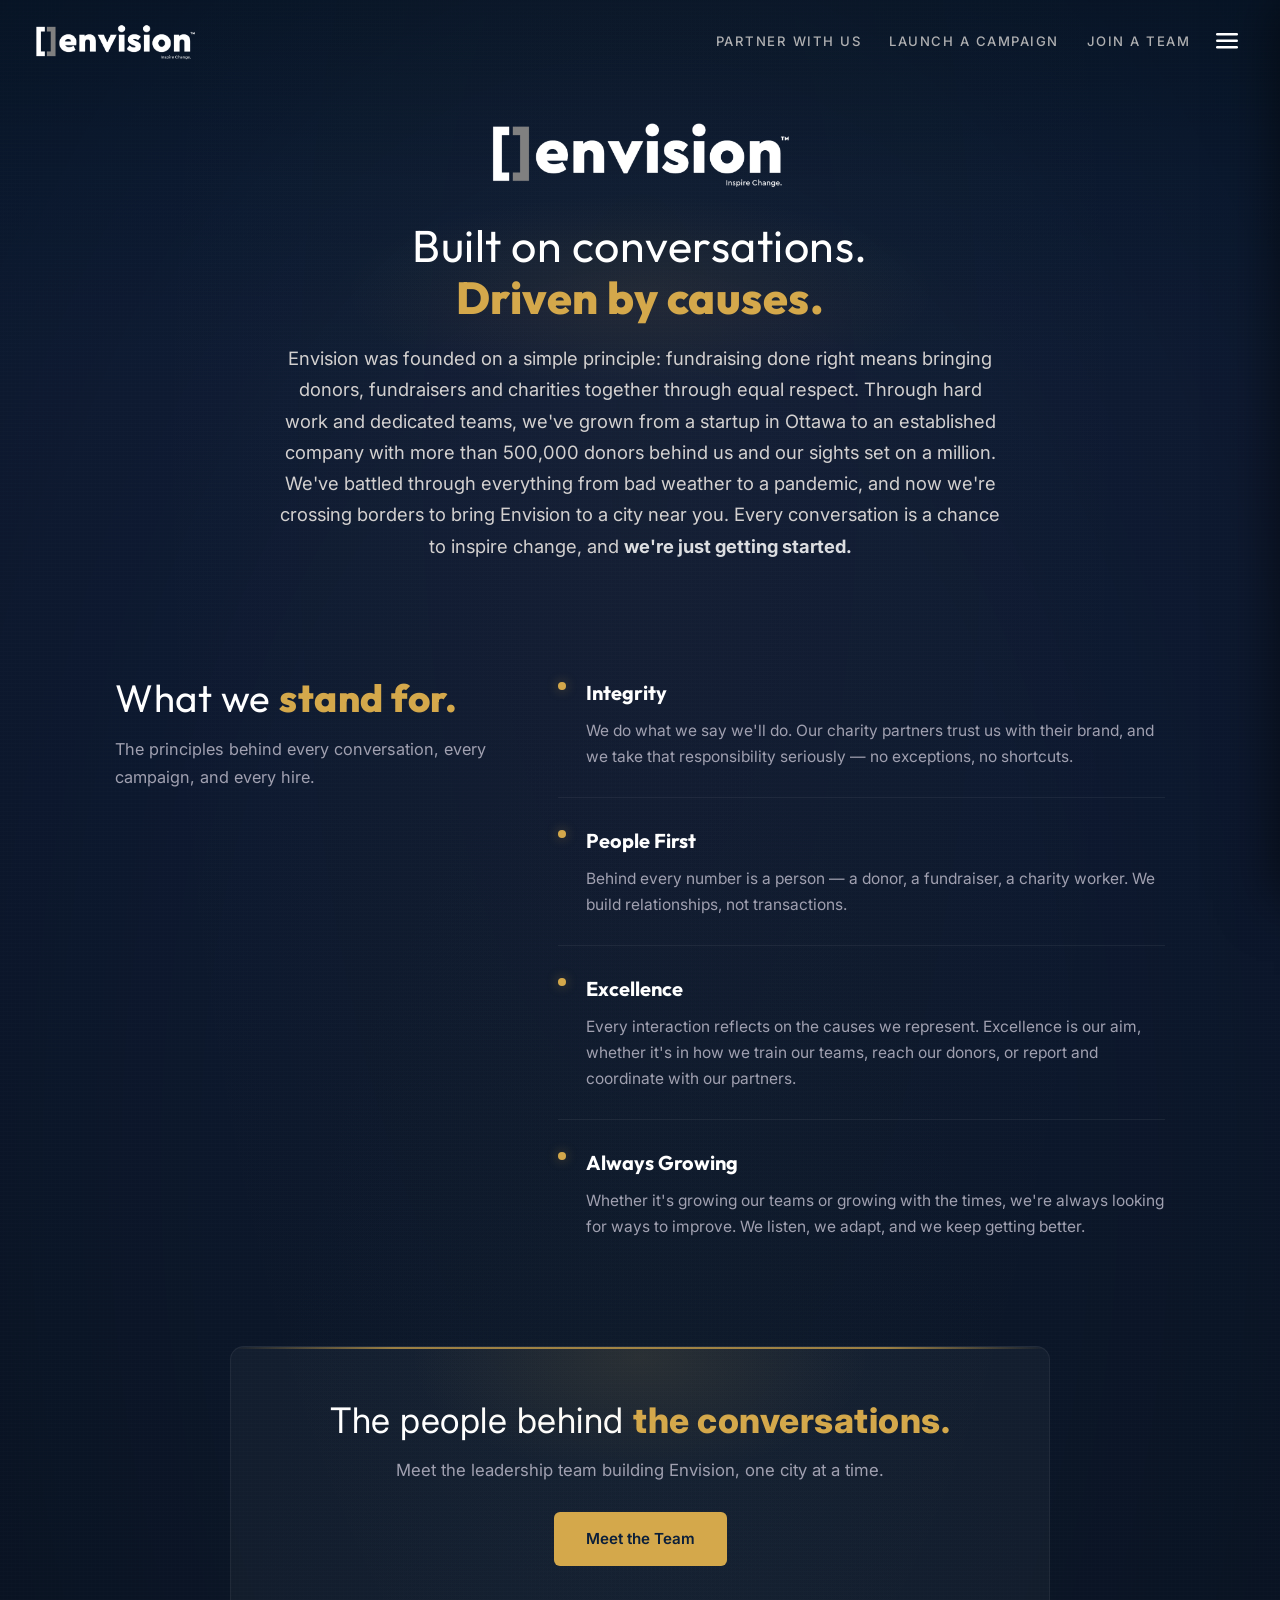
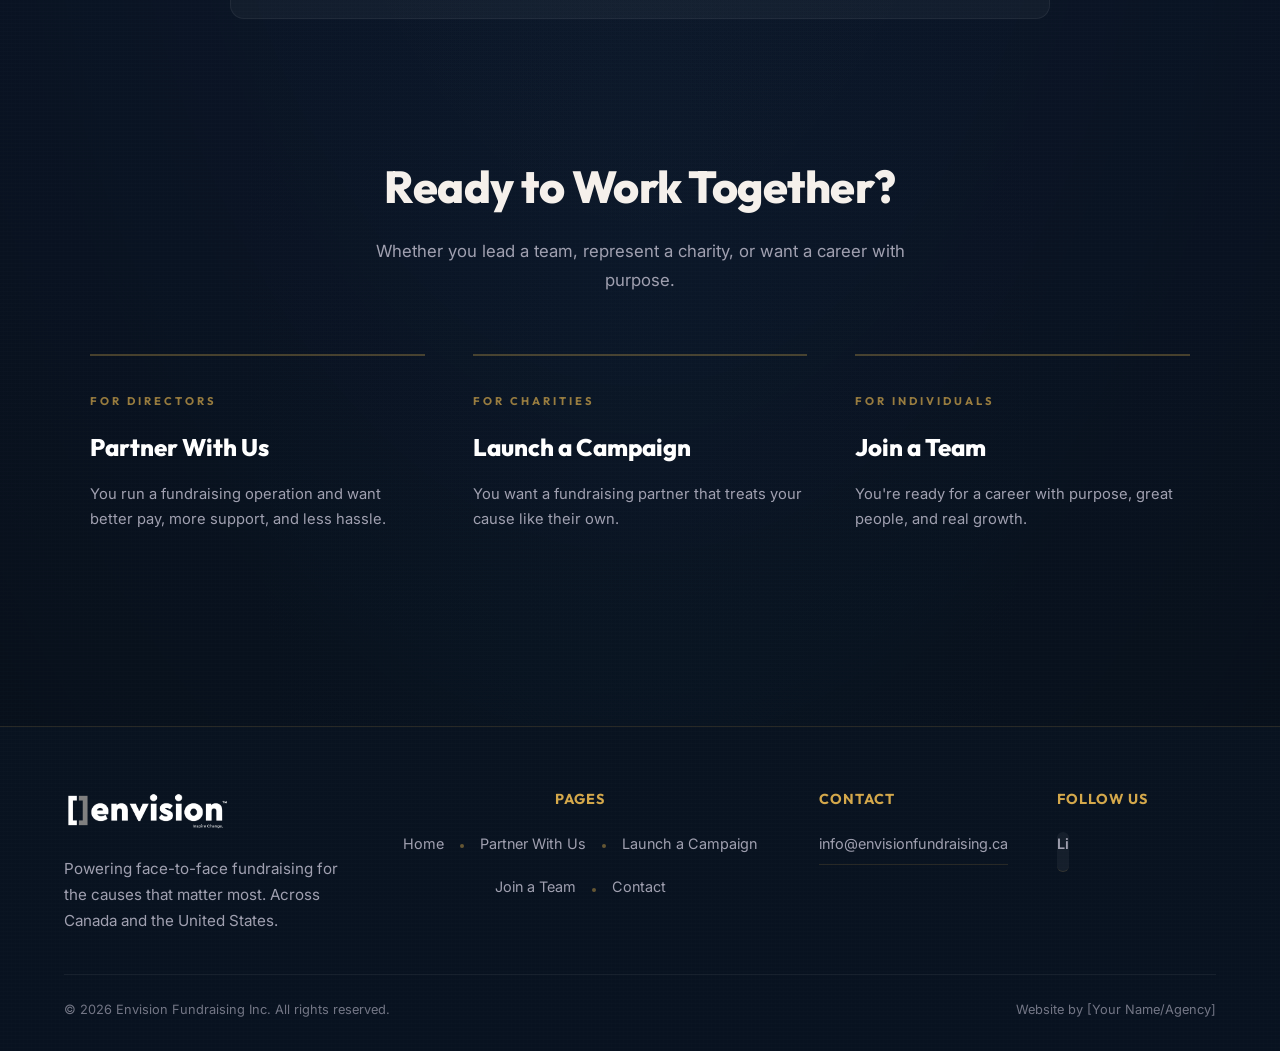
==== about.html @ 2deb20a6 "Join collage: per-photo crop points for four low-framed selfies Reviewed all 39 collage photos at ti" ====
<!DOCTYPE html>
<html lang="en">
<head>
  <meta charset="UTF-8">
  <meta name="viewport" content="width=device-width, initial-scale=1.0">
  <title>About Us — Envision Fundraising Inc.</title>
  <meta name="description" content="Learn about Envision Fundraising — our story, our mission, and why leading charities trust us to power their face-to-face fundraising campaigns across North America.">
  <link rel="stylesheet" href="style.css?v=30">
</head>
<body class="about-page">

  <!-- ========== NAVIGATION ========== -->
  <nav class="site-nav">
    <div class="container nav-inner">
      <a href="index.html" class="nav-logo"><img src="Photos/Envision Logo - Inspire Change.png" alt="Envision Fundraising"></a>
      <ul class="nav-links">
        <li><a href="partner.html">Partner With Us</a></li>
        <li><a href="charities.html">Launch a Campaign</a></li>
        <li><a href="join.html">Join a Team</a></li>
      </ul>
      <button class="menu-toggle" aria-label="Open menu">
        <svg width="22" height="16" viewBox="0 0 22 16" fill="none">
          <rect width="22" height="2.5" rx="1.25" fill="currentColor"/>
          <rect y="6.5" width="22" height="2.5" rx="1.25" fill="currentColor"/>
          <rect y="13" width="22" height="2.5" rx="1.25" fill="currentColor"/>
        </svg>
      </button>
    </div>
  </nav>

  <!-- Dropdown panel -->
  <div class="dropdown-panel">
    <div class="dropdown-panel-inner">
      <a href="about.html">About Us</a>
      <a href="partner.html">Partner With Us</a>
      <a href="charities.html">Launch Your Campaign</a>
      <a href="join.html">Join a Team Near You</a>
      <a href="team.html">Meet the Team</a>
      <a href="contact.html" class="nav-cta">Get In Touch</a>
      <div class="dropdown-socials">
        <a href="https://ca.linkedin.com/company/envision-fundraising" class="social-link" aria-label="LinkedIn" target="_blank" rel="noopener noreferrer">Li</a>
      </div>
      <div class="dropdown-logo" aria-hidden="true"><img src="Photos/Envision Logo - Inspire Change.png" alt=""></div>
    </div>
  </div>

  <!-- ========== CONTENT WRAPPER (overlays span hero + content, no seam) ========== -->
  <div class="about-content-wrapper">

  <!-- ========== PAGE HERO + OUR STORY ========== -->
  <section class="page-hero about-hero">
    <div class="container">
      <img class="about-hero-logo reveal" src="Photos/Envision Logo - Inspire Change.png" alt="Envision Fundraising">
      <h1 class="reveal hero-mixed">Built on conversations. <br><span class="highlight">Driven by causes.</span></h1>
      <p class="reveal">Envision was founded on a simple principle: fundraising done right means bringing donors, fundraisers and charities together through equal respect. Through hard work and dedicated teams, we've grown from a startup in Ottawa to an established company with more than 500,000 donors behind us and our sights set on a million. We've battled through everything from bad weather to a pandemic, and now we're crossing borders to bring Envision to a city near you. Every conversation is a chance to inspire change, and <strong>we're just getting started.</strong></p>
    </div>
  </section>


    <!-- ========== WHAT WE STAND FOR ========== -->
    <section class="about-values reveal">
      <div class="container">
        <div class="about-values-grid">
          <div class="about-values-intro">
            <h2 class="hero-mixed">What we <span class="highlight">stand for.</span></h2>
            <p>The principles behind every conversation, every campaign, and every hire.</p>
          </div>
          <div class="about-values-list">
            <div class="about-value">
              <h3>Integrity</h3>
              <p>We do what we say we'll do. Our charity partners trust us with their brand, and we take that responsibility seriously — no exceptions, no shortcuts.</p>
            </div>
            <div class="about-value">
              <h3>People First</h3>
              <p>Behind every number is a person — a donor, a fundraiser, a charity worker. We build relationships, not transactions.</p>
            </div>
            <div class="about-value">
              <h3>Excellence</h3>
              <p>Every interaction reflects on the causes we represent. Excellence is our aim, whether it's in how we train our teams, reach our donors, or report and coordinate with our partners.</p>
            </div>
            <div class="about-value">
              <h3>Always Growing</h3>
              <p>Whether it's growing our teams or growing with the times, we're always looking for ways to improve. We listen, we adapt, and we keep getting better.</p>
            </div>
          </div>
        </div>
      </div>
    </section>

    <!-- ========== MEET THE TEAM ========== -->
    <section class="charity-final reveal">
      <div class="container">
        <div class="charity-final-card">
          <h2 class="hero-mixed">The people behind <span class="highlight">the conversations.</span></h2>
          <p>Meet the leadership team building Envision, one city at a time.</p>
          <a href="team.html" class="btn btn-gold">Meet the Team</a>
        </div>
      </div>
    </section>

    <!-- ========== CTA SECTION ========== -->
    <section class="paths-section">
      <div class="container">
        <div class="section-heading section-heading--light reveal">
          <h2>Ready to Work <span class="highlight">Together</span>?</h2>
          <p>Whether you lead a team, represent a charity, or want a career with purpose.</p>
        </div>
        <div class="team-cta-row team-cta-row--three reveal-children">
          <a href="partner.html" class="team-cta-block">
            <span class="team-cta-label">For Directors</span>
            <h3>Partner With Us</h3>
            <p>You run a fundraising operation and want better pay, more support, and less hassle.</p>
            <span class="team-cta-arrow">&rarr;</span>
          </a>
          <a href="charities.html" class="team-cta-block">
            <span class="team-cta-label">For Charities</span>
            <h3>Launch a Campaign</h3>
            <p>You want a fundraising partner that treats your cause like their own.</p>
            <span class="team-cta-arrow">&rarr;</span>
          </a>
          <a href="join.html" class="team-cta-block">
            <span class="team-cta-label">For Individuals</span>
            <h3>Join a Team</h3>
            <p>You're ready for a career with purpose, great people, and real growth.</p>
            <span class="team-cta-arrow">&rarr;</span>
          </a>
        </div>
      </div>
    </section>

  </div><!-- /.about-content-wrapper -->

  <!-- ========== FOOTER ========== -->
  <footer class="site-footer">
    <div class="container">
      <div class="footer-inner">
        <div class="footer-brand">
          <a href="index.html" class="nav-logo"><img src="Photos/Envision Logo - Inspire Change.png" alt="Envision Fundraising"></a>
          <p class="footer-tagline">Powering face-to-face fundraising for the causes that matter most. Across Canada and the United States.</p>
        </div>
        <div class="footer-col footer-pages">
          <h4>Pages</h4>
          <div class="footer-pages-row">
            <a href="index.html">Home</a><span class="footer-sep" aria-hidden="true"></span><a href="partner.html">Partner With Us</a><span class="footer-sep" aria-hidden="true"></span><a href="charities.html">Launch a Campaign</a>
          </div>
          <div class="footer-pages-row">
            <a href="join.html">Join a Team</a><span class="footer-sep" aria-hidden="true"></span><a href="contact.html">Contact</a>
          </div>
        </div>
        <div class="footer-col">
          <h4>Contact</h4>
          <a href="mailto:info@envisionfundraising.ca">info@envisionfundraising.ca</a>
        </div>
        <div class="footer-col">
          <h4>Follow Us</h4>
          <div class="social-links">
            <a href="https://ca.linkedin.com/company/envision-fundraising" class="social-link" aria-label="LinkedIn" target="_blank" rel="noopener noreferrer">Li</a>
          </div>
        </div>
      </div>
      <div class="footer-bottom">
        <p>&copy; 2026 Envision Fundraising Inc. All rights reserved.</p>
        <p>Website by [Your Name/Agency]</p>
      </div>
    </div>
  </footer>

  <script src="script.js?v=30"></script>
</body>
</html>
---- style.css ----
/* ============================================
   ENVISION FUNDRAISING INC. — SHARED STYLESHEET
   ============================================ */

/* ---------- GOOGLE FONTS ---------- */
@import url('https://fonts.googleapis.com/css2?family=Inter:wght@400;500;600;700;800;900&family=Outfit:wght@400;500;600;700;800;900&display=swap');

/* ---------- CSS CUSTOM PROPERTIES ---------- */
:root {
  /* Colours */
  --navy:       #0B1F3A;
  --charcoal:   #1C1C2E;
  --off-white:  #F5F0EB;
  --gold:       #D4A84B;
  --gold-hover: #E0BC6A;
  --white:      #FFFFFF;
  --grey-text:  #A0A0B0;
  --dark-card:  #141426;

  /* Typography */
  --font-heading: 'Outfit', sans-serif;
  --font-body:    'Inter', sans-serif;

  /* Spacing */
  --section-pad: 100px 0;
  --container-width: 1200px;

  /* Transitions */
  --transition: 0.3s ease;
}

/* ---------- RESET & BASE ---------- */
*, *::before, *::after {
  margin: 0;
  padding: 0;
  box-sizing: border-box;
}

html {
  scroll-behavior: smooth;
  font-size: 16px;
  overflow-x: hidden;
}

body {
  font-family: var(--font-body);
  color: var(--off-white);
  background: linear-gradient(
    to bottom,
    var(--charcoal) 0%,
    #181830 15%,
    #14142a 30%,
    #111125 50%,
    #0e0e20 70%,
    #0a0a1a 85%,
    #080815 100%
  );
  line-height: 1.7;
  overflow-x: hidden;
  -webkit-font-smoothing: antialiased;
  -moz-osx-font-smoothing: grayscale;
}

img {
  max-width: 100%;
  display: block;
}

a {
  text-decoration: none;
  color: inherit;
}

ul {
  list-style: none;
}

.container {
  width: 90%;
  max-width: var(--container-width);
  margin: 0 auto;
}

/* ---------- TRAVELING GOLD GLOW ---------- */
/* Stationary gold glow behind "How Can We Help You?" heading */
.paths-glow {
  position: relative;
}
.paths-glow::before {
  content: '';
  position: absolute;
  top: 50%;
  left: 50%;
  width: 1000px;
  height: 250px;
  transform: translate(-50%, -50%);
  background: radial-gradient(
    ellipse 50% 45% at 50% 50%,
    rgba(212, 168, 75, 0.17) 0%,
    rgba(212, 168, 75, 0.07) 40%,
    rgba(212, 168, 75, 0.02) 65%,
    transparent 80%
  );
  pointer-events: none;
  z-index: 0;
  mix-blend-mode: screen;
}

/* ---------- SCROLL REVEAL ANIMATIONS ---------- */
.reveal {
  opacity: 0;
  transform: translateY(40px);
  transition: opacity 0.8s ease, transform 0.8s ease;
}

.reveal.visible {
  opacity: 1;
  transform: translateY(0);
}

/* Staggered delays for child items */
.reveal-children > * {
  opacity: 0;
  transform: translateY(30px);
  transition: opacity 0.6s ease, transform 0.6s ease;
}

.reveal-children.visible > *:nth-child(1) { transition-delay: 0.1s; opacity: 1; transform: translateY(0); }
.reveal-children.visible > *:nth-child(2) { transition-delay: 0.2s; opacity: 1; transform: translateY(0); }
.reveal-children.visible > *:nth-child(3) { transition-delay: 0.3s; opacity: 1; transform: translateY(0); }
.reveal-children.visible > *:nth-child(4) { transition-delay: 0.4s; opacity: 1; transform: translateY(0); }
.reveal-children.visible > *:nth-child(5) { transition-delay: 0.5s; opacity: 1; transform: translateY(0); }
.reveal-children.visible > *:nth-child(6) { transition-delay: 0.6s; opacity: 1; transform: translateY(0); }
.reveal-children.visible > *:nth-child(7) { transition-delay: 0.7s; opacity: 1; transform: translateY(0); }
.reveal-children.visible > *:nth-child(8) { transition-delay: 0.8s; opacity: 1; transform: translateY(0); }
.reveal-children.visible > *:nth-child(9) { transition-delay: 0.9s; opacity: 1; transform: translateY(0); }
.reveal-children.visible > *:nth-child(10) { transition-delay: 1.0s; opacity: 1; transform: translateY(0); }
.reveal-children.visible > *:nth-child(11) { transition-delay: 1.1s; opacity: 1; transform: translateY(0); }
.reveal-children.visible > *:nth-child(12) { transition-delay: 1.2s; opacity: 1; transform: translateY(0); }

/* ============================================
   NAVIGATION
   ============================================ */
.site-nav {
  position: fixed;
  top: 0;
  left: 0;
  width: 100%;
  z-index: 1000;
  padding: 18px 0;
  transition: background var(--transition), padding var(--transition), box-shadow var(--transition);
}

.site-nav.scrolled {
  padding: 14px 0 42px;
  /* background set dynamically by JS on all pages */
}

.nav-inner {
  display: flex;
  align-items: center;
  width: 100%;
  max-width: none;
  padding: 0 32px;
  box-sizing: border-box;
}
@media (max-width: 768px) {
  .nav-inner {
    padding: 0 20px;
  }
}

.nav-links {
  display: flex;
  align-items: center;
  gap: 28px;
  margin-left: auto;
  margin-right: 16px;
  transition: transform 0.4s cubic-bezier(0.4, 0, 0.2, 1),
              opacity 0.3s ease;
}

body.dropdown-open .nav-links {
  opacity: 0;
  transform: translateX(-60px);
  pointer-events: none;
}

body.dropdown-open .menu-toggle {
  position: fixed;
  right: 24px;
  top: 18px;
}

/* When nav-links are visible (desktop), they handle the right-push — toggle just follows */
@media (min-width: 769px) {
  .nav-links ~ .menu-toggle {
    margin-left: 0;
  }
}

/* Logo placeholder */
.nav-logo {
  display: inline-flex;
  align-items: center;
}

.nav-logo img {
  height: 45px;
  width: auto;
  display: block;
  filter: invert(1);
}

/* Nav links */
.nav-links a {
  font-family: var(--font-body);
  font-size: 0.82rem;
  font-weight: 500;
  color: var(--off-white);
  opacity: 0.7;
  text-transform: uppercase;
  letter-spacing: 1.5px;
  transition: opacity var(--transition), color var(--transition), letter-spacing 0.3s ease;
  position: relative;
  padding: 6px 0;
}

.nav-links a::after {
  content: '';
  position: absolute;
  bottom: 0;
  left: 50%;
  transform: translateX(-50%);
  width: 0;
  height: 1px;
  background: var(--gold);
  transition: width var(--transition);
}

.nav-links a:hover {
  opacity: 1;
  color: var(--white);
  letter-spacing: 2.5px;
}

.nav-links a:hover::after {
  width: 100%;
}

/* CTA button in nav */
.nav-cta {
  display: inline-block;
  padding: 10px 24px;
  background: var(--gold);
  color: var(--navy) !important;
  font-weight: 700 !important;
  font-size: 0.85rem !important;
  border-radius: 6px;
  opacity: 1 !important;
  transition: background var(--transition), transform var(--transition) !important;
}

.nav-cta::after {
  display: none !important;
}

.nav-cta:hover {
  background: var(--gold-hover) !important;
  transform: translateY(-2px);
}

/* Menu toggle button (hamburger icon — always visible) */
.menu-toggle {
  display: flex;
  align-items: center;
  justify-content: center;
  background: none;
  border: none;
  color: var(--white);
  cursor: pointer;
  padding: 10px;
  z-index: 1001;
  transition: color var(--transition);
  position: relative;
  margin-left: auto;
}

.menu-toggle:hover {
  color: var(--gold);
}

.menu-toggle svg {
  pointer-events: none;
}

/* Dropdown panel */
.dropdown-panel {
  position: fixed;
  top: 0;
  right: 0;
  width: 340px;
  height: 100vh;
  background:
    linear-gradient(160deg, rgba(24, 28, 55, 0.96) 0%, rgba(14, 18, 38, 0.97) 35%, rgba(10, 20, 35, 0.98) 65%, rgba(6, 8, 20, 0.99) 100%);
  backdrop-filter: blur(40px) saturate(1.4);
  -webkit-backdrop-filter: blur(40px) saturate(1.4);
  border-left: 1px solid rgba(255, 255, 255, 0.08);
  z-index: 998;
  transform: translateX(100%);
  transition: transform 0.4s cubic-bezier(0.4, 0, 0.2, 1);
  box-shadow: -6px 0 50px rgba(0, 0, 0, 0.5);
  overflow-y: auto;
}

.dropdown-panel.open {
  transform: translateX(0);
}

.dropdown-panel-inner {
  display: flex;
  flex-direction: column;
  padding: 100px 40px 40px;
  gap: 6px;
}

.dropdown-panel-inner > a {
  font-family: var(--font-body);
  font-size: 0.82rem;
  font-weight: 500;
  color: var(--off-white);
  text-transform: uppercase;
  letter-spacing: 1.5px;
  padding: 12px 0;
  border-bottom: 1px solid rgba(255, 255, 255, 0.06);
  transition: color var(--transition), padding-left var(--transition);
}

.dropdown-panel-inner > a:hover {
  color: var(--gold);
  padding-left: 8px;
}

.dropdown-panel-inner .nav-cta {
  margin-top: 16px;
  text-align: center;
  border-bottom: none;
  font-size: 0.95rem !important;
  padding: 14px 24px !important;
}

/* Social icons inside dropdown */
.dropdown-socials {
  display: flex;
  gap: 12px;
  margin-top: 20px;
  justify-content: center;
}

/* Logo inside dropdown */
.dropdown-logo {
  position: absolute;
  bottom: 28px;
  right: 32px;
  opacity: 0.25;
  pointer-events: none;
}

.dropdown-logo img {
  height: 32px;
  width: auto;
  filter: invert(1);
}

/* Divider for mobile dropdown */
.dropdown-divider {
  height: 1px;
  background: rgba(212, 168, 75, 0.2);
  margin: 8px 0;
}

/* Audience links in dropdown — always visible now */
.dropdown-audience-links {
  display: flex;
  flex-direction: column;
  gap: 6px;
}

.dropdown-audience-links a {
  font-family: var(--font-heading);
  font-size: 1.2rem;
  font-weight: 600;
  color: var(--off-white);
  padding: 12px 0;
  border-bottom: 1px solid rgba(255, 255, 255, 0.06);
  transition: color var(--transition), padding-left var(--transition);
}

.dropdown-audience-links a:hover {
  color: var(--gold);
  padding-left: 8px;
}

/* Dropdown overlay to close panel on click outside */
.dropdown-overlay {
  display: none;
  position: fixed;
  top: 0;
  left: 0;
  width: 100%;
  height: 100vh;
  background: rgba(0, 0, 0, 0.4);
  z-index: 997;
}

.dropdown-overlay.open {
  display: block;
}

/* ============================================
   HERO SECTION
   ============================================ */
.hero {
  height: 100vh;
  height: 100dvh; /* Dynamic viewport height — accounts for mobile address bar */
  display: flex;
  flex-direction: column;
  align-items: center;
  text-align: center;
  padding: 70px 20px 0;
  position: relative;
  overflow: hidden;
  /* Textured charcoal background with vignette */
  background:
    /* Vignette — darkened edges */
    radial-gradient(ellipse at 50% 50%, transparent 35%, rgba(0,0,0,0.55) 100%),
    /* Subtle gold glow in upper center */
    radial-gradient(ellipse at 50% 30%, rgba(212, 168, 75, 0.04) 0%, transparent 60%),
    /* Faint crosshatch texture */
    repeating-linear-gradient(0deg, transparent, transparent 3px, rgba(255,255,255,0.007) 3px, rgba(255,255,255,0.007) 4px),
    repeating-linear-gradient(90deg, transparent, transparent 3px, rgba(255,255,255,0.005) 3px, rgba(255,255,255,0.005) 4px),
    /* Base colour */
    var(--charcoal);
}

/* ---- HERO INTRO SEQUENCE ---- */
/* Timeline (6s): envision appears (clipped) → "Inspire Change." reveals → shimmer → drift to watermark */

/* Logo wrapper — centered, clips the image to reveal in stages */
.hero-logo {
  position: absolute;
  top: 50%;
  left: 50%;
  z-index: 2;
  user-select: none;
  -webkit-user-select: none;
  pointer-events: none;
  overflow: hidden;
  opacity: 0;
  transform: translate(-50%, -50%) scale(0.7);
  /* Polygon clip: full height on left (brackets), clips bottom-right (hides "Inspire Change.") */
  clip-path: polygon(0 0, 100% 0, 100% 78%, 60% 78%, 60% 100%, 0 100%);
  animation: logo-intro 6s ease forwards;
}

.hero-logo img {
  width: clamp(340px, 55vw, 650px);
  height: auto;
  display: block;
  filter: invert(1);
  mix-blend-mode: screen;
}

/* "Inspire Change." boost — separate element outside .hero-logo so parent opacity doesn't cap it.
   Position is set by JS (copied from hero-logo computed state) for exact alignment on all devices. */
.inspire-boost {
  z-index: 2;
  pointer-events: none;
  user-select: none;
  -webkit-user-select: none;
  /* Clip to only "Inspire Change." area — bottom-right of logo */
  clip-path: polygon(58% 78%, 100% 78%, 100% 100%, 58% 100%);
  opacity: 0;
  transition: opacity 1.5s ease;
}

.inspire-boost.visible {
  opacity: 0.30;
}

.inspire-boost img {
  display: block;
  width: 100%;
  height: auto;
  filter: invert(1);
  mix-blend-mode: screen;
}

/* Shimmer — sweeps across after tagline reveals */
.hero-logo::after {
  content: '';
  position: absolute;
  top: 0;
  left: -80%;
  width: 50%;
  height: 100%;
  background: linear-gradient(
    105deg,
    rgba(255,255,255,0) 0%,
    rgba(255,255,255,0) 20%,
    rgba(212,168,75,0.35) 38%,
    rgba(255,255,255,0.75) 46%,
    rgba(212,168,75,0.95) 50%,
    rgba(255,255,255,0.75) 54%,
    rgba(212,168,75,0.35) 62%,
    rgba(255,255,255,0) 80%,
    rgba(255,255,255,0) 100%
  );
  mix-blend-mode: overlay;
  pointer-events: none;
  opacity: 0;
  animation: logo-shimmer 1.75s ease-in-out 1.63s 1 forwards;
}

@keyframes logo-intro {
  /* Fade in centered — "[e]nvision" + brackets visible, "Inspire Change." hidden via polygon */
  0%   { top: 50%; opacity: 0;    transform: translate(-50%, -50%) scale(0.7); clip-path: polygon(0 0, 100% 0, 100% 78%, 60% 78%, 60% 100%, 0 100%); }
  15%  { top: 50%; opacity: 1;    transform: translate(-50%, -50%) scale(1);   clip-path: polygon(0 0, 100% 0, 100% 78%, 60% 78%, 60% 100%, 0 100%); }
  /* Hold, then reveal "Inspire Change." tagline */
  22%  { top: 50%; opacity: 1;    transform: translate(-50%, -50%) scale(1);   clip-path: polygon(0 0, 100% 0, 100% 78%, 60% 78%, 60% 100%, 0 100%); }
  30%  { top: 50%; opacity: 1;    transform: translate(-50%, -50%) scale(1);   clip-path: polygon(0 0, 100% 0, 100% 100%, 60% 100%, 60% 100%, 0 100%); }
  /* Hold for shimmer */
  56%  { top: 50%; opacity: 1;    transform: translate(-50%, -50%) scale(1);   clip-path: polygon(0 0, 100% 0, 100% 100%, 60% 100%, 60% 100%, 0 100%); }
  /* Drift down and fade to watermark */
  71%  { top: calc(100% - 65px); opacity: 0.06; transform: translate(-50%, -100%) scale(1); clip-path: polygon(0 0, 100% 0, 100% 100%, 60% 100%, 60% 100%, 0 100%); }
  100% { top: calc(100% - 65px); opacity: 0.06; transform: translate(-50%, -100%) scale(1); clip-path: polygon(0 0, 100% 0, 100% 100%, 60% 100%, 60% 100%, 0 100%); }
}

@keyframes logo-shimmer {
  0%   { left: -80%; opacity: 1; }
  100% { left: 180%; opacity: 1; }
}

/* Hero text intro — grows in gently, staggered (delayed for new longer logo sequence) */
.hero-intro-text {
  opacity: 0;
  transform: scale(0.88) translateY(16px);
  animation: hero-text-in 1.4s cubic-bezier(0.16, 1, 0.3, 1) forwards;
  animation-delay: 4.0s;
}

.hero-intro-delay-1 {
  animation-delay: 4.3s;
}

.hero-intro-delay-2 {
  animation-delay: 4.6s;
}

@keyframes hero-text-in {
  0%   { opacity: 0;   transform: scale(0.88) translateY(16px); }
  60%  { opacity: 1;   transform: scale(1) translateY(0);       }
  100% { opacity: 1;   transform: scale(1) translateY(0);       }
}

/* Hero content — centered in the flex column */
.hero-content {
  flex: 1;
  display: flex;
  flex-direction: column;
  align-items: center;
  justify-content: center;
  position: relative;
  z-index: 2;
  max-width: 800px;
}

/* Hero ticker — gold bar at the bottom of the hero viewport */
.hero-ticker {
  width: 100vw;
  margin-left: calc(-50vw + 50%);
  position: relative;
  z-index: 2;
  background: linear-gradient(to bottom, var(--gold) 0%, var(--gold) 70%, #b8903e 100%);
  padding: 14px 0;
  overflow: hidden;
  box-shadow: 0 8px 30px rgba(212, 168, 75, 0.25), 0 2px 8px rgba(212, 168, 75, 0.15);
}

.hero h1 {
  font-family: var(--font-heading);
  font-size: clamp(2.8rem, 6vw, 4.5rem);
  font-weight: 800;
  line-height: 1.12;
  color: var(--white);
  margin-bottom: 24px;
  letter-spacing: 3px;
  text-transform: uppercase;
}

.hero h1 .highlight {
  color: var(--gold);
}

.hero p {
  font-size: clamp(1.05rem, 2vw, 1.25rem);
  color: var(--grey-text);
  max-width: 600px;
  margin: 0 auto 40px;
  line-height: 1.75;
}

.hero-buttons {
  display: flex;
  flex-wrap: wrap;
  gap: 16px;
  justify-content: center;
}

.btn {
  display: inline-block;
  padding: 14px 32px;
  font-family: var(--font-body);
  font-weight: 600;
  font-size: 0.95rem;
  border-radius: 6px;
  cursor: pointer;
  transition: background var(--transition), color var(--transition), transform var(--transition), box-shadow var(--transition);
  border: none;
}

.btn-gold {
  background: var(--gold);
  color: var(--navy);
}

.btn-gold:hover {
  background: var(--gold-hover);
  transform: translateY(-2px);
  box-shadow: 0 6px 20px rgba(212, 168, 75, 0.3);
}

.btn-outline {
  background: transparent;
  color: var(--off-white);
  border: 2px solid rgba(245, 240, 235, 0.25);
}

.btn-outline:hover {
  border-color: var(--gold);
  color: var(--gold);
  transform: translateY(-2px);
}

/* ============================================
   CITY TICKER
   ============================================ */
.ticker-section {
  background: var(--gold);
  padding: 14px 0;
  overflow: hidden;
  position: relative;
}

/* Ticker also used inside .hero-ticker — same track/item styles apply */

.ticker-track {
  display: flex;
  width: max-content;
  animation: ticker-scroll 40s linear infinite;
}

.ticker-track:hover {
  animation-play-state: paused;
}

.ticker-item {
  display: flex;
  align-items: baseline;
  gap: 6px;
  white-space: nowrap;
  padding: 0 28px;
  font-family: var(--font-heading);
  font-weight: 700;
  font-size: 0.9rem;
  color: var(--navy);
  text-transform: uppercase;
  letter-spacing: 1.5px;
}

.ticker-year {
  font-size: 0.7rem;
  font-weight: 600;
  opacity: 0.5;
  letter-spacing: 0.5px;
}

/* Founding office (Ottawa) — inverted navy pill on the gold ticker */
.ticker-item--highlight {
  color: var(--gold);
  background: var(--navy);
  border-radius: 100px;
  padding: 4px 16px;
  margin: 0 12px;
}

.ticker-item--highlight .ticker-year {
  opacity: 0.8;
}

/* ---------- Founding Office badge + missing-photo fallback (location cards) ---------- */
.founding-badge {
  position: absolute;
  top: 12px;
  left: 12px;
  z-index: 3;
  font-family: var(--font-heading);
  font-weight: 800;
  font-size: 0.65rem;
  letter-spacing: 1.5px;
  text-transform: uppercase;
  color: var(--navy);
  background: var(--gold);
  padding: 5px 11px;
  border-radius: 100px;
  box-shadow: 0 0 16px rgba(212, 168, 75, 0.35);
}

.location-card--founding,
.join-city-card--founding {
  border-color: rgba(212, 168, 75, 0.45);
  box-shadow: 0 0 24px rgba(212, 168, 75, 0.12);
}

.no-photo > img {
  display: none;
}

.location-card.no-photo,
.join-city-card.no-photo,
.join-sidebar-card.no-photo,
.page-hero-city-bg.no-photo {
  background:
    radial-gradient(circle at 75% 20%, rgba(212, 168, 75, 0.2) 0%, transparent 55%),
    linear-gradient(135deg, #1a2a4a 0%, var(--dark-card) 100%);
}

@keyframes ticker-scroll {
  0%   { transform: translateX(0); }
  100% { transform: translateX(-50%); }
}

/* ============================================
   CURVED SECTION DIVIDERS
   ============================================ */
.section-curve {
  display: block;
  width: 100%;
  height: 60px;
  position: relative;
  z-index: 1;
}

.section-curve svg {
  display: block;
  width: 100%;
  height: 100%;
}

/* ============================================
   IMPACT STATS
   ============================================ */
.stats-section {
  background: radial-gradient(ellipse at 50% 50%, rgba(212,168,75,0.04) 0%, transparent 50%);
  padding: var(--section-pad);
  position: relative;
}

/* Gold glow bleed from ticker above — full-width curved fade */
.stats-section::before {
  content: '';
  position: absolute;
  top: 0;
  left: 0;
  right: 0;
  height: 90px;
  background: radial-gradient(ellipse 100% 100% at 50% 0%, rgba(212,168,75,0.16) 0%, rgba(212,168,75,0.07) 35%, transparent 65%);
  pointer-events: none;
}

.stats-section > .container {
  position: relative;
  z-index: 1;
}

.stats-grid {
  display: grid;
  grid-template-columns: repeat(4, 1fr);
  gap: 24px;
  text-align: center;
}

.stat-item {
  padding: 32px 20px;
  background: rgba(255, 255, 255, 0.025);
  border: 1px solid rgba(255, 255, 255, 0.05);
  border-radius: 14px;
  transition: transform var(--transition), box-shadow var(--transition), border-color var(--transition);
}

.stat-item:hover {
  transform: translateY(-4px);
  box-shadow: 0 10px 35px rgba(0, 0, 0, 0.25);
  border-color: rgba(212, 168, 75, 0.15);
}

.stat-number {
  font-family: var(--font-heading);
  font-size: clamp(2.5rem, 5vw, 3.8rem);
  font-weight: 900;
  color: var(--gold);
  line-height: 1.1;
  margin-bottom: 8px;
}

.stat-label {
  font-size: 0.92rem;
  color: var(--grey-text);
  font-weight: 500;
  letter-spacing: 0.3px;
}

/* ============================================
   LOCATIONS NEAR YOU
   ============================================ */
.locations-section {
  padding: var(--section-pad);
  background: transparent;
  position: relative;
}

.section-heading {
  text-align: center;
  margin-bottom: 60px;
}

.section-heading h2 {
  font-family: var(--font-heading);
  font-size: clamp(2rem, 4vw, 2.8rem);
  font-weight: 800;
  color: var(--navy);
  letter-spacing: -0.5px;
  margin-bottom: 12px;
}

.section-heading p {
  font-size: 1.05rem;
  color: #5A5A6E;
  max-width: 550px;
  margin: 0 auto;
}

/* Dark section heading variant */
.section-heading--light h2 {
  color: var(--off-white);
}

.section-heading--light p {
  color: var(--grey-text);
}

.locations-grid {
  display: grid;
  grid-template-columns: repeat(4, 1fr);
  gap: 20px;
}

/* Grid view (above the mobile carousel): 8 columns, cards span 2, so a partial last row can be centered */
@media (min-width: 769px) {
  .locations-grid {
    grid-template-columns: repeat(8, 1fr);
  }
  .locations-grid > .location-card {
    grid-column: span 2;
  }
  .locations-grid > .location-card:nth-child(4n+1):nth-last-child(1) { grid-column: 4 / span 2; }
  .locations-grid > .location-card:nth-child(4n+1):nth-last-child(2) { grid-column: 3 / span 2; }
  .locations-grid > .location-card:nth-child(4n+1):nth-last-child(3) { grid-column: 2 / span 2; }
}

a.location-card {
  text-decoration: none;
  color: inherit;
}

.location-card {
  position: relative;
  border-radius: 16px;
  overflow: hidden;
  aspect-ratio: 4 / 3;
  background: linear-gradient(135deg, #1a1a2e 0%, var(--dark-card) 100%);
  border: 1px solid rgba(255,255,255,0.06);
  display: flex;
  align-items: center;
  justify-content: center;
  cursor: default;
  transition: transform var(--transition), box-shadow var(--transition), border-color var(--transition);
}

.location-card:hover {
  transform: translateY(-6px);
  box-shadow: 0 12px 40px rgba(0,0,0,0.35);
  border-color: rgba(212,168,75,0.2);
}

/* When card has a real photo — name overlays bottom with gradient scrim */
.location-card:has(img) {
  align-items: flex-end;
  justify-content: flex-start;
  padding: 20px;
}

.location-card:has(img)::before {
  content: '';
  position: absolute;
  inset: 0;
  background: linear-gradient(to top, rgba(0,0,0,0.65) 0%, rgba(0,0,0,0.15) 45%, transparent 100%);
  z-index: 1;
  pointer-events: none;
}

.location-card img {
  position: absolute;
  inset: 0;
  width: 100%;
  height: 100%;
  object-fit: cover;
}

.location-name {
  position: relative;
  z-index: 2;
  font-family: var(--font-heading);
  font-weight: 700;
  font-size: 1.05rem;
  color: var(--white);
  letter-spacing: 0.5px;
}

/* ============================================
   HOW IT WORKS / ABOUT
   ============================================ */
.about-section {
  background: var(--navy);
  padding: var(--section-pad);
}

.about-intro {
  text-align: center;
  max-width: 700px;
  margin: 0 auto 60px;
}

.about-intro p {
  font-size: 1.1rem;
  color: var(--grey-text);
  line-height: 1.8;
}

.about-columns {
  display: grid;
  grid-template-columns: repeat(3, 1fr);
  gap: 40px;
}

.about-card {
  text-align: center;
  padding: 40px 30px;
  border-radius: 12px;
  background: rgba(255, 255, 255, 0.03);
  border: 1px solid rgba(255, 255, 255, 0.06);
  transition: transform var(--transition), box-shadow var(--transition), background var(--transition);
}

.about-card:hover {
  transform: translateY(-6px);
  box-shadow: 0 12px 40px rgba(0, 0, 0, 0.2);
  background: rgba(255, 255, 255, 0.05);
}

.about-icon {
  width: 64px;
  height: 64px;
  margin: 0 auto 24px;
  background: rgba(212, 168, 75, 0.12);
  border-radius: 16px;
  display: flex;
  align-items: center;
  justify-content: center;
  font-size: 1.8rem;
}

.about-card h3 {
  font-family: var(--font-heading);
  font-size: 1.25rem;
  font-weight: 700;
  color: var(--white);
  margin-bottom: 12px;
}

.about-card p {
  font-size: 0.95rem;
  color: var(--grey-text);
  line-height: 1.7;
}

/* About CTA */
.about-cta {
  text-align: center;
  margin-top: 48px;
}

/* ============================================
   PARTNER / CONTENT PAGE LAYOUT
   ============================================ */
.content-page {
  background: var(--charcoal);
  padding: var(--section-pad);
}

.content-layout {
  display: grid;
  grid-template-columns: 1fr 380px;
  gap: 60px;
  max-width: 1100px;
  margin: 0 auto;
  align-items: start;
}

.content-main h2 {
  font-family: var(--font-heading);
  font-size: clamp(1.6rem, 3vw, 2.2rem);
  font-weight: 800;
  color: var(--white);
  margin-bottom: 24px;
  line-height: 1.2;
}

.content-main h2 .highlight {
  color: var(--gold);
}

.content-main .lead {
  font-size: 1.15rem;
  color: var(--off-white);
  font-weight: 600;
  line-height: 1.7;
  margin-bottom: 24px;
}

.content-main p {
  font-size: 1rem;
  color: var(--grey-text);
  line-height: 1.8;
  margin-bottom: 20px;
}

.content-main .content-cta {
  margin-top: 32px;
}

/* Sidebar */
.content-sidebar {
  position: sticky;
  top: 100px;
}

.sidebar-card {
  background: var(--dark-card);
  border: 1px solid rgba(255, 255, 255, 0.06);
  border-radius: 16px;
  padding: 28px;
  margin-bottom: 24px;
}

.sidebar-card h3 {
  font-family: var(--font-heading);
  font-size: 1.05rem;
  font-weight: 700;
  color: var(--gold);
  margin-bottom: 16px;
  display: flex;
  align-items: center;
  gap: 8px;
}

.sidebar-card p {
  font-size: 0.92rem;
  color: var(--grey-text);
  line-height: 1.7;
  margin-bottom: 12px;
}

.sidebar-card p:last-child {
  margin-bottom: 0;
}

.sidebar-card .script-label {
  font-size: 0.75rem;
  font-weight: 700;
  text-transform: uppercase;
  letter-spacing: 1px;
  color: var(--gold);
  opacity: 0.7;
  margin-bottom: 6px;
}

.sidebar-card blockquote {
  font-size: 0.9rem;
  color: var(--off-white);
  line-height: 1.7;
  font-style: italic;
  padding-left: 14px;
  border-left: 2px solid rgba(212, 168, 75, 0.3);
  margin-bottom: 16px;
}

.sidebar-card blockquote:last-child {
  margin-bottom: 0;
}

/* Feature checklist for partner page */
.feature-list {
  list-style: none;
  padding: 0;
  margin: 24px 0;
}

.feature-list li {
  font-size: 1rem;
  color: var(--off-white);
  padding: 10px 0;
  padding-left: 28px;
  position: relative;
  border-bottom: 1px solid rgba(255, 255, 255, 0.04);
}

.feature-list li::before {
  content: '\2713';
  position: absolute;
  left: 0;
  color: var(--gold);
  font-weight: 700;
}

.feature-list li:last-child {
  border-bottom: none;
}

/* ============================================
   SUB-PAGE HERO
   ============================================ */
.page-hero {
  background:
    /* Top vignette — darkens area below nav for separation */
    linear-gradient(to bottom, rgba(0, 0, 0, 0.25) 0%, rgba(0, 0, 0, 0.08) 30%, transparent 60%),
    var(--navy);
  padding: 130px 0 50px;
  text-align: center;
}

.page-hero h1 {
  font-family: var(--font-heading);
  font-size: clamp(1.9rem, 4vw, 2.8rem);
  font-weight: 900;
  color: var(--white);
  margin-bottom: 20px;
  line-height: 1.15;
}

.page-hero p {
  font-size: clamp(1rem, 2vw, 1.15rem);
  color: var(--grey-text);
  max-width: 600px;
  margin: 0 auto;
  line-height: 1.7;
}

/* ---------- Hero Mixed-Weight Treatment ---------- */
/* Lighter base weight with bold gold highlight — editorial feel */
.page-hero h1.hero-mixed,
h2.hero-mixed,
h3.hero-mixed {
  font-weight: 400;
  letter-spacing: 0.5px;
}
.hero-mixed .highlight {
  font-weight: 800;
  color: var(--gold);
}

/* Subtle radial gold glow behind hero heading */
.page-hero:has(.hero-mixed) {
  position: relative;
  padding: 110px 0 44px;
}
.page-hero:has(.hero-mixed)::after {
  content: '';
  position: absolute;
  top: 50%;
  left: 50%;
  transform: translate(-50%, -55%);
  width: 600px;
  height: 200px;
  background: radial-gradient(ellipse, rgba(212, 168, 75, 0.08) 0%, transparent 70%);
  pointer-events: none;
  z-index: 0;
}
.page-hero:has(.hero-mixed) .container {
  position: relative;
  z-index: 1;
}

/* ============================================
   VALUES SECTION (About page)
   ============================================ */
.values-section {
  background: var(--off-white);
  padding: var(--section-pad);
}

.values-section h2 {
  color: var(--charcoal);
}

.values-section > .container > .section-heading p {
  color: #666;
}

.values-grid {
  display: grid;
  grid-template-columns: repeat(2, 1fr);
  gap: 32px;
  max-width: 900px;
  margin: 0 auto;
}

.value-item {
  background: var(--white);
  border-radius: 12px;
  padding: 32px;
  border: 1px solid rgba(0, 0, 0, 0.06);
  transition: transform var(--transition);
}

.value-item:hover {
  transform: translateY(-4px);
}

.value-item h3 {
  font-family: var(--font-heading);
  font-size: 1.2rem;
  font-weight: 700;
  color: var(--charcoal);
  margin-bottom: 10px;
}

.value-item p {
  font-size: 0.92rem;
  color: #555;
  line-height: 1.7;
}

/* ============================================
   TEAM SECTION
   ============================================ */
.team-section {
  background: var(--charcoal);
  padding: var(--section-pad);
}

/* Featured founders — side-by-side photo + bio */
.team-featured {
  display: flex;
  flex-direction: column;
  gap: 48px;
  max-width: 900px;
  margin: 0 auto 60px;
}

.team-featured-card {
  display: flex;
  gap: 36px;
  align-items: center;
  background: var(--dark-card);
  border-radius: 16px;
  padding: 32px;
  border: 1px solid rgba(255, 255, 255, 0.06);
  transition: transform var(--transition);
}

.team-featured-card:hover {
  transform: translateY(-4px);
}

.team-featured-card:nth-child(even) {
  flex-direction: row-reverse;
}

.team-featured-photo {
  flex-shrink: 0;
  width: 200px;
  height: 200px;
  border-radius: 50%;
  overflow: hidden;
  border: 3px solid var(--gold);
}

/* Per-photo framing: set --photo-pos / --photo-zoom / --photo-origin inline on the img to center a face */
.team-featured-photo img {
  width: 100%;
  height: 100%;
  object-fit: cover;
  object-position: var(--photo-pos, 50% 50%);
  transform: scale(var(--photo-zoom, 1));
  transform-origin: var(--photo-origin, 50% 50%);
}

.team-featured-info {
  flex: 1;
}

.team-featured-info h3 {
  font-family: var(--font-heading);
  font-size: 1.5rem;
  font-weight: 800;
  color: var(--white);
  margin-bottom: 4px;
}

.team-featured-role {
  display: block;
  font-size: 0.9rem;
  color: var(--gold);
  font-weight: 600;
  margin-bottom: 16px;
}

.team-featured-info p {
  font-size: 0.92rem;
  color: var(--grey-text);
  line-height: 1.7;
  margin-bottom: 16px;
}

.team-featured-quote {
  font-family: var(--font-heading);
  font-size: 1rem;
  font-weight: 600;
  color: var(--off-white);
  font-style: italic;
  padding-left: 16px;
  border-left: 3px solid var(--gold);
}

/* Supporting team grid */
.team-grid {
  display: grid;
  grid-template-columns: repeat(4, 1fr);
  gap: 32px;
  max-width: 900px;
  margin: 0 auto;
}

.team-card {
  text-align: center;
  transition: transform var(--transition);
}

.team-card:hover {
  transform: translateY(-6px);
}

.team-photo {
  width: 100%;
  aspect-ratio: 3/4;
  background: #2A2A40;
  border-radius: 12px;
  display: flex;
  align-items: center;
  justify-content: center;
  font-size: 0.8rem;
  color: var(--grey-text);
  font-weight: 500;
  margin-bottom: 16px;
  overflow: hidden;
  border: 1px solid rgba(255, 255, 255, 0.05);
}

.team-card h3 {
  font-family: var(--font-heading);
  font-size: 1.1rem;
  font-weight: 700;
  color: var(--white);
  margin-bottom: 4px;
}

.team-card p {
  font-size: 0.85rem;
  color: var(--gold);
  font-weight: 500;
}

/* ============================================
   TESTIMONIALS
   ============================================ */
.testimonials-section {
  background: var(--navy);
  padding: var(--section-pad);
  position: relative;
}

.testimonials-grid {
  display: grid;
  grid-template-columns: repeat(auto-fit, minmax(320px, 1fr));
  gap: 32px;
  max-width: 1100px;
  margin: 0 auto;
}

.testimonial-card {
  background: rgba(255, 255, 255, 0.04);
  border: 1px solid rgba(255, 255, 255, 0.06);
  border-radius: 12px;
  padding: 36px 32px;
  transition: transform var(--transition), box-shadow var(--transition);
}

.testimonial-card:hover {
  transform: translateY(-4px);
  box-shadow: 0 12px 40px rgba(0, 0, 0, 0.2);
}

.testimonial-quote-mark {
  font-family: var(--font-heading);
  font-size: 3rem;
  color: var(--gold);
  line-height: 1;
  margin-bottom: 12px;
  opacity: 0.6;
}

.testimonial-card blockquote {
  font-size: 1rem;
  color: var(--off-white);
  line-height: 1.75;
  margin-bottom: 24px;
  font-style: italic;
}

.testimonial-author {
  display: flex;
  align-items: center;
  gap: 12px;
}

.testimonial-avatar {
  width: 44px;
  height: 44px;
  border-radius: 50%;
  background: rgba(212, 168, 75, 0.15);
  display: flex;
  align-items: center;
  justify-content: center;
  font-size: 0.7rem;
  color: var(--gold);
  font-weight: 700;
}

.testimonial-name {
  font-family: var(--font-heading);
  font-weight: 700;
  font-size: 0.95rem;
  color: var(--white);
}

.testimonial-role {
  font-size: 0.8rem;
  color: var(--grey-text);
}

/* ============================================
   AUDIENCE PATH CARDS
   ============================================ */
.paths-section {
  background:
    /* Subtle gold glow behind heading */
    radial-gradient(ellipse at 50% 30%, rgba(212,168,75,0.015) 0%, transparent 55%);
  padding: var(--section-pad);
  position: relative;
  overflow: hidden;
}

.paths-grid {
  display: grid;
  grid-template-columns: repeat(3, 1fr);
  gap: 24px;
}

.path-card {
  display: flex;
  flex-direction: column;
  background: rgba(255, 255, 255, 0.055);
  border: 1px solid rgba(255, 255, 255, 0.09);
  border-top: 2px solid var(--gold);
  border-radius: 14px;
  padding: 36px 32px;
  text-decoration: none;
  color: inherit;
  transition: transform var(--transition), box-shadow var(--transition), border-color var(--transition), background var(--transition);
}

.path-card:hover {
  transform: translateY(-6px);
  box-shadow: 0 16px 50px rgba(0, 0, 0, 0.3);
  background: rgba(255, 255, 255, 0.08);
  border-color: rgba(212, 168, 75, 0.2);
  border-top-color: var(--gold);
}

.path-label {
  font-family: var(--font-body);
  font-size: 0.7rem;
  font-weight: 700;
  text-transform: uppercase;
  letter-spacing: 2px;
  color: var(--gold);
  opacity: 0.7;
  margin-bottom: 14px;
}

.path-card h3 {
  font-family: var(--font-heading);
  font-size: 1.3rem;
  font-weight: 700;
  color: var(--white);
  margin-bottom: 14px;
}

.path-card p {
  font-size: 0.92rem;
  color: var(--grey-text);
  line-height: 1.7;
  margin-bottom: 0;
  flex: 1;
}

.path-cta {
  display: inline-flex;
  align-items: center;
  gap: 8px;
  font-family: var(--font-body);
  font-size: 0.88rem;
  font-weight: 600;
  color: var(--gold);
  margin-top: 24px;
  transition: gap var(--transition), color var(--transition);
}

.path-card:hover .path-cta {
  gap: 12px;
  color: var(--gold-hover);
}

.path-arrow {
  font-size: 1.1rem;
  transition: transform var(--transition);
}

.path-card:hover .path-arrow {
  transform: translateX(3px);
}

/* ============================================
   SUB-PAGE LIGHT THEME
   Content sections on sub-pages use off-white backgrounds
   for better readability. Nav, footer, page-hero, and
   paths-section remain dark for brand consistency.
   ============================================ */

/* --- About Page — Body-level gradient (matches team/partner) --- */
body.about-page {
  background:
    repeating-linear-gradient(0deg, transparent, transparent 3px, rgba(255, 255, 255, 0.007) 3px, rgba(255, 255, 255, 0.007) 4px),
    repeating-linear-gradient(90deg, transparent, transparent 3px, rgba(255, 255, 255, 0.005) 3px, rgba(255, 255, 255, 0.005) 4px),
    linear-gradient(to bottom, #0B1F3A 0%, #0F1C35 15%, #0D1930 30%, #0B1628 50%, #0a1424 70%, #091320 85%, #081220 100%);
}

/* Wrapper — overlays span all about content seamlessly */
.about-content-wrapper {
  background:
    radial-gradient(ellipse at 50% 50%, transparent 45%, rgba(0, 0, 0, 0.15) 100%),
    radial-gradient(ellipse at 50% 20%, rgba(212, 168, 75, 0.03) 0%, transparent 55%),
    radial-gradient(ellipse at 50% 80%, rgba(30, 80, 120, 0.06) 0%, transparent 45%);
  position: relative;
}

/* No hero-blend veil needed: the about hero sits inside .about-content-wrapper, so overlays span it seamlessly */

body.about-page .page-hero {
  background: linear-gradient(to bottom, rgba(0, 0, 0, 0.25) 0%, rgba(0, 0, 0, 0.08) 30%, transparent 60%);
}

body.about-page .about-section {
  background: transparent;
}

body.about-page .about-section .section-heading h2 {
  color: var(--white);
}

body.about-page .about-intro {
  color: var(--off-white);
}

body.about-page .about-card {
  background: rgba(255, 255, 255, 0.04);
  border: 1px solid rgba(255, 255, 255, 0.08);
}

body.about-page .about-card:hover {
  background: rgba(255, 255, 255, 0.07);
  box-shadow: 0 12px 40px rgba(0, 0, 0, 0.2);
}

body.about-page .about-card h3 {
  color: var(--white);
}

body.about-page .about-card p {
  color: var(--grey-text);
}

body.about-page .values-section {
  background: transparent;
}

body.about-page .values-section h2 {
  color: var(--white);
}

body.about-page .values-section > .container > .section-heading p {
  color: var(--grey-text);
}

body.about-page .value-item {
  background: rgba(255, 255, 255, 0.04);
  border: 1px solid rgba(255, 255, 255, 0.08);
}

body.about-page .value-item h3 {
  color: var(--white);
}

body.about-page .value-item p {
  color: var(--grey-text);
}

body.about-page .testimonials-section {
  background: transparent;
}

body.about-page .paths-section {
  background: transparent;
}

/* --- About page (redesign): story hero, values list, three-up CTA --- */
.about-hero-logo {
  display: block;
  height: 84px;
  width: auto;
  margin: 0 auto 26px;
  filter: invert(1);
}

@media (max-width: 768px) {
  .about-hero-logo {
    height: 60px;
    margin-bottom: 20px;
  }
}

.page-hero.about-hero p {
  max-width: 720px;
  color: var(--off-white);
  opacity: 0.85;
}

.page-hero.about-hero p strong {
  color: var(--white);
  font-weight: 700;
}

.about-values {
  position: relative;
  z-index: 2; /* sit above the wrapper's navy hero-blend veil */
  padding: 70px 0 30px;
  background: transparent;
}

.about-values-grid {
  display: grid;
  grid-template-columns: 1fr 1.6fr;
  gap: 64px;
  max-width: 1050px;
  margin: 0 auto;
  align-items: start;
}

.about-values-intro {
  position: sticky;
  top: 120px;
}

.about-values-intro h2 {
  font-family: var(--font-heading);
  font-size: clamp(1.8rem, 3.2vw, 2.4rem);
  color: var(--white);
  line-height: 1.15;
  margin-bottom: 16px;
}

.about-values-intro p {
  font-size: 1.02rem;
  color: var(--grey-text);
  line-height: 1.7;
}

.about-value {
  position: relative;
  padding: 26px 0 26px 28px;
  border-bottom: 1px solid rgba(255, 255, 255, 0.06);
}

.about-value:first-child {
  padding-top: 0;
}

.about-value:last-child {
  border-bottom: none;
}

.about-value::before {
  content: '';
  position: absolute;
  left: 0;
  top: 32px;
  width: 8px;
  height: 8px;
  border-radius: 50%;
  background: var(--gold);
  box-shadow: 0 0 12px rgba(212, 168, 75, 0.4);
}

.about-value:first-child::before {
  top: 6px;
}

.about-value h3 {
  font-family: var(--font-heading);
  font-weight: 700;
  font-size: 1.25rem;
  color: var(--white);
  margin-bottom: 8px;
}

.about-value p {
  font-size: 0.97rem;
  color: var(--grey-text);
  line-height: 1.7;
}

.team-cta-row.team-cta-row--three {
  grid-template-columns: repeat(3, 1fr);
  gap: 48px;
  max-width: 1100px;
}

@media (max-width: 1024px) {
  .team-cta-row.team-cta-row--three {
    gap: 28px;
  }
}

@media (max-width: 768px) {
  .about-values-grid {
    grid-template-columns: 1fr;
    gap: 32px;
  }
  .about-values-intro {
    position: static;
    text-align: center;
  }
  .team-cta-row.team-cta-row--three {
    grid-template-columns: 1fr;
    gap: 8px;
  }
  .team-cta-row.team-cta-row--three .team-cta-block:nth-child(n) {
    order: 0;
  }
}

/* --- Team Page — Body-level gradient (no section seams) --- */
body.team-page {
  background:
    /* Crosshatch texture */
    repeating-linear-gradient(0deg, transparent, transparent 3px, rgba(255, 255, 255, 0.007) 3px, rgba(255, 255, 255, 0.007) 4px),
    repeating-linear-gradient(90deg, transparent, transparent 3px, rgba(255, 255, 255, 0.005) 3px, rgba(255, 255, 255, 0.005) 4px),
    /* Full-page gradient — navy through deep dark */
    linear-gradient(to bottom, #0B1F3A 0%, #0F1C35 15%, #0D1930 30%, #0B1628 50%, #0a1424 70%, #091320 85%, #081220 100%);
}

/* --- Wrapper spans both team + paths — overlays cover both seamlessly --- */
.team-paths-wrapper {
  background:
    /* Soft vignette */
    radial-gradient(ellipse at 50% 50%, transparent 45%, rgba(0, 0, 0, 0.15) 100%),
    /* Subtle warm gold glow */
    radial-gradient(ellipse at 50% 25%, rgba(212, 168, 75, 0.04) 0%, transparent 55%),
    /* Teal/blue glow lower half */
    radial-gradient(ellipse at 50% 75%, rgba(30, 80, 120, 0.08) 0%, transparent 45%);
  position: relative;
}

/* Seamless hero blend — navy fades into wrapper top */
.team-paths-wrapper::before {
  content: '';
  position: absolute;
  top: 0;
  left: 0;
  right: 0;
  height: 200px;
  background: linear-gradient(to bottom, var(--navy) 0%, transparent 100%);
  pointer-events: none;
  z-index: 0;
}

/* Both sections transparent — body gradient + wrapper overlays show through */
.team-section {
  background: transparent;
  position: relative;
  padding-top: 50px;
}

.team-section > .container {
  position: relative;
  z-index: 1;
}

.team-section + .paths-section {
  background: transparent;
}

/* --- Team Page CTA — editorial two-column layout --- */
.team-cta-row {
  display: grid;
  grid-template-columns: 1fr 1fr;
  gap: 72px;
  max-width: 900px;
  margin: 0 auto;
}

.team-cta-block {
  display: flex;
  flex-direction: column;
  text-decoration: none;
  color: inherit;
  padding: 36px 0;
  border-top: 2px solid rgba(212, 168, 75, 0.3);
  position: relative;
  transition: border-color 0.4s ease;
}

.team-cta-block::before {
  content: '';
  position: absolute;
  top: -2px;
  left: 0;
  width: 0;
  height: 2px;
  background: var(--gold);
  transition: width 0.5s ease;
}

.team-cta-block:hover::before {
  width: 100%;
}

.team-cta-block:hover {
  border-color: transparent;
}

.team-cta-label {
  font-family: var(--font-heading);
  font-size: 0.7rem;
  font-weight: 700;
  text-transform: uppercase;
  letter-spacing: 3px;
  color: var(--gold);
  opacity: 0.7;
  margin-bottom: 16px;
}

.team-cta-block h3 {
  font-family: var(--font-heading);
  font-size: 1.5rem;
  font-weight: 800;
  color: var(--white);
  margin-bottom: 14px;
  transition: color 0.3s ease;
}

.team-cta-block:hover h3 {
  color: var(--gold);
}

.team-cta-block p {
  font-size: 0.92rem;
  color: var(--grey-text);
  line-height: 1.7;
  flex: 1;
  margin-bottom: 0;
}

.team-cta-arrow {
  display: inline-block;
  font-size: 1.4rem;
  color: var(--gold);
  margin-top: 20px;
  opacity: 0;
  transform: translateX(-8px);
  transition: opacity 0.3s ease, transform 0.3s ease;
}

.team-cta-block:hover .team-cta-arrow {
  opacity: 1;
  transform: translateX(0);
}

/* Cards — dark translucent with glow */
.team-featured-card {
  background: linear-gradient(135deg, rgba(255, 255, 255, 0.045) 0%, rgba(255, 255, 255, 0.02) 100%);
  border: 1px solid rgba(255, 255, 255, 0.07);
  border-top: 2px solid rgba(212, 168, 75, 0.3);
  box-shadow:
    0 2px 8px rgba(0, 0, 0, 0.2),
    0 12px 40px rgba(0, 0, 0, 0.15),
    0 0 60px rgba(212, 168, 75, 0.03);
  backdrop-filter: blur(12px);
  -webkit-backdrop-filter: blur(12px);
}

.team-featured-card:hover {
  transform: translateY(-6px);
  background: linear-gradient(135deg, rgba(255, 255, 255, 0.06) 0%, rgba(255, 255, 255, 0.03) 100%);
  box-shadow:
    0 4px 12px rgba(0, 0, 0, 0.25),
    0 20px 60px rgba(0, 0, 0, 0.2),
    0 0 80px rgba(212, 168, 75, 0.06);
  border-color: rgba(212, 168, 75, 0.15);
  border-top-color: rgba(212, 168, 75, 0.45);
}

/* Photo circle — gold glow ring */
.team-featured-photo {
  box-shadow:
    0 0 0 4px rgba(212, 168, 75, 0.1),
    0 0 25px rgba(212, 168, 75, 0.15),
    0 8px 30px rgba(0, 0, 0, 0.3);
}

/* Text — light on dark */
.team-featured-info h3 {
  color: var(--white);
}

.team-featured-info p {
  color: var(--grey-text);
}

.team-featured-quote {
  color: var(--off-white);
  padding: 12px 16px;
  background: linear-gradient(to right, rgba(212, 168, 75, 0.08) 0%, transparent 60%);
  border-radius: 0 8px 8px 0;
}

.team-featured-role {
  color: var(--gold);
}

/* --- About Section (about.html) --- */
.about-section {
  background: var(--off-white);
}

.about-section .section-heading h2 {
  color: var(--charcoal);
}

.about-section .section-heading p {
  color: #666;
}

.about-intro {
  color: #555;
}

.about-card {
  background: var(--white);
  border-color: rgba(0, 0, 0, 0.06);
}

.about-card:hover {
  background: var(--white);
  box-shadow: 0 12px 40px rgba(0, 0, 0, 0.08);
}

.about-card h3 {
  color: var(--charcoal);
}

.about-card p {
  color: #555;
}

/* --- Partner Page — Dark theme (matches team page) --- */
body.partner-page {
  background:
    repeating-linear-gradient(0deg, transparent, transparent 3px, rgba(255, 255, 255, 0.007) 3px, rgba(255, 255, 255, 0.007) 4px),
    repeating-linear-gradient(90deg, transparent, transparent 3px, rgba(255, 255, 255, 0.005) 3px, rgba(255, 255, 255, 0.005) 4px),
    linear-gradient(to bottom, #0B1F3A 0%, #0F1C35 15%, #0D1930 30%, #0B1628 50%, #0a1424 70%, #091320 85%, #081220 100%);
}

/* Wrapper — overlays span all partner content seamlessly */
.partner-content-wrapper {
  background:
    radial-gradient(ellipse at 50% 50%, transparent 45%, rgba(0, 0, 0, 0.15) 100%),
    radial-gradient(ellipse at 50% 20%, rgba(212, 168, 75, 0.03) 0%, transparent 55%),
    radial-gradient(ellipse at 50% 80%, rgba(30, 80, 120, 0.06) 0%, transparent 45%);
  position: relative;
}

/* Seamless hero blend */
.partner-content-wrapper::before {
  content: '';
  position: absolute;
  top: 0;
  left: 0;
  right: 0;
  height: 200px;
  background: linear-gradient(to bottom, var(--navy) 0%, transparent 100%);
  pointer-events: none;
  z-index: 0;
}

/* --- Partner Details Grid: Text + Features --- */
.partner-details {
  background: transparent;
  padding: 70px 0 50px;
  position: relative;
  z-index: 1;
}

.partner-details-grid {
  display: grid;
  grid-template-columns: 1fr 1fr;
  gap: 60px;
  align-items: center;
}

/* Left text column */
.partner-text-col h2 {
  font-family: var(--font-heading);
  font-size: clamp(1.6rem, 3vw, 2.4rem);
  font-weight: 800;
  color: var(--white);
  margin-bottom: 24px;
  line-height: 1.2;
}

.partner-text-col .lead {
  font-size: 1.15rem;
  color: var(--off-white);
  font-weight: 600;
  line-height: 1.7;
  margin-bottom: 24px;
}

.partner-text-col p {
  font-size: 1rem;
  color: var(--grey-text);
  line-height: 1.8;
  margin-bottom: 20px;
}

/* Inline pull-quote */
.partner-pullquote {
  font-family: var(--font-heading);
  font-size: clamp(1.3rem, 2.5vw, 1.7rem);
  font-weight: 800;
  color: var(--white);
  line-height: 1.4;
  padding: 28px 0 28px 28px;
  margin: 32px 0;
  border-left: 3px solid var(--gold);
  position: relative;
}

.partner-pullquote::before {
  content: '';
  position: absolute;
  left: 0;
  top: 0;
  bottom: 0;
  width: 200px;
  background: linear-gradient(to right, rgba(212, 168, 75, 0.06) 0%, transparent 100%);
  pointer-events: none;
}

.partner-cta {
  margin-top: 32px;
}

/* Features panel — subtle card */
.partner-features-panel {
  background: linear-gradient(135deg, rgba(255, 255, 255, 0.04) 0%, rgba(255, 255, 255, 0.015) 100%);
  border: 1px solid rgba(255, 255, 255, 0.06);
  border-top: 2px solid rgba(212, 168, 75, 0.3);
  border-radius: 16px;
  padding: 32px;
  backdrop-filter: blur(10px);
  -webkit-backdrop-filter: blur(10px);
  box-shadow:
    0 2px 8px rgba(0, 0, 0, 0.2),
    0 12px 40px rgba(0, 0, 0, 0.12);
}

.partner-features-panel h3 {
  font-family: var(--font-heading);
  font-size: 0.75rem;
  font-weight: 700;
  text-transform: uppercase;
  letter-spacing: 3px;
  color: var(--gold);
  margin-bottom: 20px;
  opacity: 0.8;
}

.partner-features-panel .feature-list {
  margin: 0;
}

.partner-features-panel .feature-list li {
  color: var(--off-white);
  border-bottom-color: rgba(255, 255, 255, 0.04);
  font-size: 0.95rem;
}

/* ---------- Partner Spotlight (Director opportunity ad) ---------- */
.partner-spotlight {
  padding: 40px 0 20px;
  background: transparent;
}

.partner-spotlight-card {
  position: relative;
  max-width: 820px;
  margin: 0 auto;
  padding: 44px 48px 40px;
  background: rgba(255, 255, 255, 0.035);
  border: 1px solid rgba(255, 255, 255, 0.06);
  border-radius: 14px;
  overflow: hidden;
}

.partner-spotlight-card::before {
  content: '';
  position: absolute;
  top: 0;
  left: 0;
  right: 0;
  height: 2px;
  background: linear-gradient(to right, transparent 0%, rgba(212, 168, 75, 0.7) 20%, rgba(212, 168, 75, 0.7) 80%, transparent 100%);
}

.partner-spotlight-card::after {
  content: '';
  position: absolute;
  top: -80px;
  right: -80px;
  width: 320px;
  height: 320px;
  background: radial-gradient(circle, rgba(212, 168, 75, 0.10) 0%, transparent 60%);
  pointer-events: none;
}

.partner-spotlight-badges {
  display: flex;
  align-items: center;
  gap: 10px;
  flex-wrap: wrap;
  margin-bottom: 18px;
}

.partner-spotlight-badge {
  display: inline-block;
  font-family: var(--font-heading);
  font-weight: 700;
  font-size: 0.72rem;
  letter-spacing: 2px;
  text-transform: uppercase;
  color: var(--gold);
  padding: 6px 14px;
  border: 1px solid rgba(212, 168, 75, 0.35);
  border-radius: 100px;
  background: rgba(212, 168, 75, 0.06);
}

.partner-spotlight-pay {
  display: inline-block;
  font-family: var(--font-heading);
  font-weight: 800;
  font-size: 0.85rem;
  letter-spacing: 0.5px;
  color: var(--navy);
  padding: 6px 14px;
  border-radius: 100px;
  background: var(--gold);
  box-shadow: 0 0 20px rgba(212, 168, 75, 0.25);
}

.partner-spotlight-card h2 {
  font-size: clamp(1.6rem, 3vw, 2.2rem);
  color: var(--white);
  margin-bottom: 14px;
  line-height: 1.2;
}

.partner-spotlight-lead {
  font-size: 1.05rem;
  color: var(--off-white);
  line-height: 1.6;
  max-width: 640px;
  margin-bottom: 24px;
}

.partner-spotlight-requirements {
  list-style: none;
  padding: 0;
  margin: 0 0 28px 0;
  display: grid;
  gap: 10px;
}

.partner-spotlight-requirements li {
  position: relative;
  padding-left: 26px;
  color: var(--grey-text);
  font-size: 0.95rem;
  line-height: 1.5;
}

.partner-spotlight-requirements li::before {
  content: '✓';
  position: absolute;
  left: 0;
  top: 0;
  color: var(--gold);
  font-weight: 800;
}

.partner-spotlight-cities {
  position: relative;
  z-index: 1;
  display: grid;
  grid-template-columns: repeat(auto-fit, minmax(180px, 1fr));
  gap: 12px;
  margin-bottom: 24px;
}

.partner-spotlight-city {
  display: flex;
  flex-direction: column;
  gap: 4px;
  padding: 14px 16px;
  border: 1px solid rgba(212, 168, 75, 0.25);
  border-radius: 10px;
  background: rgba(212, 168, 75, 0.05);
  text-decoration: none;
  transition: border-color var(--transition), background var(--transition), transform var(--transition);
}

.partner-spotlight-city strong {
  font-family: var(--font-heading);
  font-weight: 700;
  font-size: 1.05rem;
  color: var(--white);
}

.partner-spotlight-city span {
  font-size: 0.82rem;
  color: var(--grey-text);
}

.partner-spotlight-city:hover {
  border-color: var(--gold);
  background: rgba(212, 168, 75, 0.1);
  transform: translateY(-2px);
}

@media (max-width: 768px) {
  .partner-spotlight-cities {
    grid-template-columns: 1fr;
  }
}

.partner-spotlight-cta {
  display: flex;
  align-items: center;
  gap: 20px;
  flex-wrap: wrap;
}

.partner-spotlight-meta {
  font-size: 0.85rem;
  color: var(--grey-text);
  letter-spacing: 0.5px;
}

@media (max-width: 768px) {
  .partner-spotlight-card {
    padding: 32px 24px 28px;
    border-radius: 12px;
  }
  .partner-spotlight-cta {
    gap: 12px;
  }
  .partner-spotlight-meta {
    width: 100%;
    text-align: left;
  }
}

/* ============================================
   LAUNCH YOUR CAMPAIGN (charities.html)
   ============================================ */
.charity-hero-cta {
  margin-top: 28px;
}

.charity-steps {
  padding: 60px 0 20px;
  background: transparent;
}

.charity-steps-grid {
  display: grid;
  grid-template-columns: repeat(3, 1fr);
  gap: 24px;
  max-width: 1000px;
  margin: 0 auto;
}

.charity-step {
  position: relative;
  padding: 32px 28px 30px;
  background: rgba(255, 255, 255, 0.035);
  border: 1px solid rgba(255, 255, 255, 0.06);
  border-radius: 14px;
  transition: transform var(--transition), border-color var(--transition);
}

.charity-step::before {
  content: '';
  position: absolute;
  top: 0;
  left: 28px;
  width: 40px;
  height: 2px;
  background: var(--gold);
  transition: width var(--transition);
}

.charity-step:hover {
  transform: translateY(-4px);
  border-color: rgba(212, 168, 75, 0.2);
}

.charity-step:hover::before {
  width: calc(100% - 56px);
}

.charity-step-num {
  display: block;
  font-family: var(--font-heading);
  font-weight: 800;
  font-size: 2.2rem;
  line-height: 1;
  color: var(--gold);
  opacity: 0.85;
  margin-bottom: 18px;
}

.charity-step h3 {
  font-family: var(--font-heading);
  font-weight: 700;
  font-size: 1.25rem;
  color: var(--white);
  margin-bottom: 10px;
}

.charity-step p {
  font-size: 0.95rem;
  color: var(--grey-text);
  line-height: 1.65;
}

.charity-stats {
  padding: 50px 0 20px;
  background: transparent;
}

.charity-stats .stats-grid {
  grid-template-columns: repeat(3, 1fr);
  max-width: 1000px;
  margin: 0 auto;
}

.charity-final {
  padding: 50px 0 30px;
  background: transparent;
}

.charity-final-card {
  position: relative;
  max-width: 820px;
  margin: 0 auto;
  padding: 52px 48px;
  text-align: center;
  background: rgba(255, 255, 255, 0.035);
  border: 1px solid rgba(255, 255, 255, 0.06);
  border-radius: 14px;
  overflow: hidden;
}

.charity-final-card::before {
  content: '';
  position: absolute;
  top: 0;
  left: 0;
  right: 0;
  height: 2px;
  background: linear-gradient(to right, transparent 0%, rgba(212, 168, 75, 0.7) 20%, rgba(212, 168, 75, 0.7) 80%, transparent 100%);
}

.charity-final-card::after {
  content: '';
  position: absolute;
  top: -120px;
  left: 50%;
  transform: translateX(-50%);
  width: 500px;
  height: 260px;
  background: radial-gradient(ellipse, rgba(212, 168, 75, 0.10) 0%, transparent 65%);
  pointer-events: none;
}

.charity-final-card h2 {
  position: relative;
  font-size: clamp(1.6rem, 3vw, 2.2rem);
  color: var(--white);
  line-height: 1.2;
  margin-bottom: 14px;
}

.charity-final-card p {
  position: relative;
  font-size: 1.05rem;
  color: var(--grey-text);
  margin-bottom: 28px;
}

.charity-final-card .btn {
  position: relative;
}

@media (max-width: 768px) {
  .charity-steps-grid,
  .charity-stats .stats-grid {
    grid-template-columns: 1fr;
  }
  .charity-final-card {
    padding: 40px 24px;
  }
}

/* Partner paths section — transparent bg */
.partner-content-wrapper .paths-section {
  background: transparent;
  padding-top: 40px;
}

/* ============================================
   UNDER CONSTRUCTION
   ============================================ */
.construction-section {
  min-height: 100vh;
  display: flex;
  align-items: center;
  justify-content: center;
  background: transparent;
  padding: 140px 0 80px;
  position: relative;
}

.construction-content {
  text-align: center;
  max-width: 600px;
  margin: 0 auto;
  opacity: 1;
  transform: none;
}

.construction-label {
  display: inline-block;
  font-family: var(--font-body);
  font-size: 0.8rem;
  font-weight: 600;
  text-transform: uppercase;
  letter-spacing: 2.5px;
  color: var(--gold);
  margin-bottom: 24px;
  position: relative;
}

.construction-label::before,
.construction-label::after {
  content: '';
  position: absolute;
  top: 50%;
  width: 40px;
  height: 1px;
  background: rgba(212, 168, 75, 0.3);
}

.construction-label::before {
  right: calc(100% + 14px);
}

.construction-label::after {
  left: calc(100% + 14px);
}

.construction-content h1 {
  font-family: var(--font-heading);
  font-size: clamp(2.2rem, 5vw, 3.2rem);
  font-weight: 900;
  color: var(--white);
  line-height: 1.15;
  margin-bottom: 24px;
}

.construction-tagline {
  font-size: clamp(1.05rem, 2vw, 1.2rem);
  color: var(--grey-text);
  line-height: 1.7;
  margin-bottom: 40px;
}

.construction-tagline em {
  color: var(--gold);
  font-style: italic;
}

.construction-cta {
  display: flex;
  gap: 16px;
  justify-content: center;
  flex-wrap: wrap;
}

/* ============================================
   FOOTER
   ============================================ */
.site-footer {
  background: transparent;
  border-top: 1px solid rgba(212, 168, 75, 0.15);
  padding: 60px 0 30px;
}

.footer-inner {
  display: grid;
  grid-template-columns: 1.4fr 2fr 1fr 0.8fr;
  gap: 40px;
  margin-bottom: 40px;
}

.footer-brand .nav-logo {
  margin-bottom: 16px;
  display: inline-block;
}

.footer-tagline {
  font-size: 0.95rem;
  color: var(--grey-text);
  line-height: 1.7;
  max-width: 280px;
}

.footer-col h4 {
  font-family: var(--font-heading);
  font-weight: 700;
  font-size: 0.9rem;
  color: var(--gold);
  text-transform: uppercase;
  letter-spacing: 1px;
  margin-bottom: 20px;
}

.footer-col a {
  display: block;
  width: fit-content;
  font-size: 0.9rem;
  color: var(--grey-text);
  margin-bottom: 14px;
  padding-bottom: 8px;
  border-bottom: 1px solid rgba(212, 168, 75, 0.15);
  transition: color var(--transition), transform var(--transition), border-color var(--transition);
  transform-origin: left center;
}

.footer-col a:last-child {
  margin-bottom: 0;
}

.footer-col a:hover {
  color: var(--gold);
  border-bottom-color: rgba(212, 168, 75, 0.45);
  transform: scale(1.16);
}

/* Pages column — links in centered rows with gold dot separators */
.footer-pages {
  text-align: center;
}

.footer-pages .footer-pages-row {
  display: flex;
  justify-content: center;
  align-items: center;
  flex-wrap: wrap;
  gap: 8px 16px;
  margin-bottom: 14px;
}

.footer-pages .footer-pages-row a {
  display: inline-block;
  margin: 0;
  padding-bottom: 4px;
  border-bottom: 1px solid transparent;
  transform-origin: center;
  white-space: nowrap;
}

.footer-pages .footer-pages-row a:hover {
  border-bottom-color: rgba(212, 168, 75, 0.45);
  transform: scale(1.08);
}

.footer-sep {
  width: 4px;
  height: 4px;
  border-radius: 50%;
  background: var(--gold);
  opacity: 0.45;
  flex-shrink: 0;
}

@media (max-width: 768px) {
  .footer-pages .footer-pages-row {
    gap: 8px 10px;
  }
  .footer-pages .footer-pages-row a {
    font-size: 0.85rem;
  }
}

.footer-contact a,
.footer-contact a:hover {
  transform: none;
}

.social-links {
  display: flex;
  gap: 12px;
}

.social-link {
  width: 40px;
  height: 40px;
  border-radius: 8px;
  background: rgba(255, 255, 255, 0.05);
  display: flex;
  align-items: center;
  justify-content: center;
  font-size: 0.75rem;
  color: var(--grey-text);
  font-weight: 600;
  transition: background var(--transition), color var(--transition), transform var(--transition);
}

.social-link:hover {
  background: var(--gold);
  color: var(--navy);
  transform: translateY(-2px);
}

.footer-bottom {
  border-top: 1px solid rgba(255, 255, 255, 0.06);
  padding-top: 24px;
  display: flex;
  justify-content: space-between;
  align-items: center;
  flex-wrap: wrap;
  gap: 12px;
}

.footer-bottom p {
  font-size: 0.8rem;
  color: var(--grey-text);
  opacity: 0.7;
}

/* ============================================
   APPLY / CONTACT PAGE
   ============================================ */

.apply-content-wrapper {
  background:
    radial-gradient(ellipse at 50% 50%, transparent 45%, rgba(0, 0, 0, 0.15) 100%),
    radial-gradient(ellipse at 50% 20%, rgba(212, 168, 75, 0.03) 0%, transparent 55%),
    radial-gradient(ellipse at 50% 80%, rgba(30, 80, 120, 0.06) 0%, transparent 45%);
  position: relative;
}

.apply-content-wrapper::before {
  content: '';
  position: absolute;
  top: 0;
  left: 0;
  right: 0;
  height: 200px;
  background: linear-gradient(to bottom, #0B1F3A, transparent);
  pointer-events: none;
  z-index: 1;
}

.apply-section {
  position: relative;
  z-index: 2;
  padding: 32px 0 40px;
}

/* Compact hero for apply page */
body.apply-page .page-hero {
  padding: 90px 0 24px;
}

.apply-form-card {
  max-width: 780px;
  margin: 0 auto;
  background: rgba(255, 255, 255, 0.04);
  border: 1px solid rgba(255, 255, 255, 0.08);
  border-radius: 16px;
  padding: 48px 48px 40px;
}

.apply-intro {
  font-size: 1.05rem;
  line-height: 1.7;
  color: var(--grey-text);
  margin-bottom: 8px;
}

.apply-required-note {
  font-size: 0.85rem;
  color: var(--grey-text);
  margin-bottom: 36px;
  opacity: 0.7;
}

.required-star {
  color: var(--gold);
  font-weight: 600;
}

/* --- Form Layout --- */

.form-row {
  margin-bottom: 24px;
}

.form-row--half {
  display: grid;
  grid-template-columns: 1fr 1fr;
  gap: 20px;
}

.form-group label {
  display: block;
  font-family: var(--font-heading);
  font-weight: 600;
  font-size: 1rem;
  color: var(--white);
  margin-bottom: 8px;
  letter-spacing: 0.02em;
}

/* --- Inputs & Select --- */

.apply-form input[type="text"],
.apply-form input[type="email"],
.apply-form input[type="tel"],
.apply-form select,
.apply-form textarea {
  width: 100%;
  padding: 12px 16px;
  background: rgba(255, 255, 255, 0.06);
  border: 1px solid rgba(255, 255, 255, 0.12);
  border-radius: 10px;
  color: var(--white);
  font-family: var(--font-body);
  font-size: 0.95rem;
  transition: border-color 0.3s ease, background 0.3s ease;
  outline: none;
}

.apply-form input::placeholder,
.apply-form textarea::placeholder {
  color: var(--grey-text);
  opacity: 0.5;
}

.apply-form input:focus,
.apply-form select:focus,
.apply-form textarea:focus {
  border-color: var(--gold);
  background: rgba(255, 255, 255, 0.08);
}

.apply-form select {
  appearance: none;
  -webkit-appearance: none;
  background-image: url("data:image/svg+xml,%3Csvg width='12' height='8' viewBox='0 0 12 8' fill='none' xmlns='http://www.w3.org/2000/svg'%3E%3Cpath d='M1 1.5L6 6.5L11 1.5' stroke='%23A0A0B0' stroke-width='1.5' stroke-linecap='round' stroke-linejoin='round'/%3E%3C/svg%3E");
  background-repeat: no-repeat;
  background-position: right 16px center;
  padding-right: 40px;
  cursor: pointer;
}

.apply-form select option {
  background: var(--charcoal);
  color: var(--white);
}

.apply-form textarea {
  resize: vertical;
  min-height: 120px;
}

/* --- Select Circles --- */

.select-circles {
  display: flex;
  flex-direction: column;
  gap: 14px;
  margin-top: 4px;
}

.select-circles--inline {
  flex-direction: row;
  gap: 32px;
}

.form-group .select-circle-label {
  display: flex;
  align-items: center;
  gap: 12px;
  cursor: pointer;
  font-size: 1rem;
  color: var(--off-white);
  font-family: var(--font-body);
  font-weight: 400;
  margin-bottom: 0;
  letter-spacing: 0;
  transition: color 0.2s ease;
}

.select-circle-label:hover {
  color: var(--white);
}

.select-circle-label input[type="radio"] {
  display: none;
}

.select-circle {
  display: block;
  width: 22px;
  min-height: 22px;
  height: 22px;
  border-radius: 50%;
  border: 2px solid rgba(255, 255, 255, 0.2);
  position: relative;
  transition: border-color 0.3s ease;
  flex-shrink: 0;
}

.select-circle-label input[type="radio"]:checked + .select-circle {
  border-color: var(--gold);
}

.select-circle-label input[type="radio"]:checked + .select-circle::after {
  content: '';
  position: absolute;
  top: 50%;
  left: 50%;
  transform: translate(-50%, -50%);
  width: 12px;
  height: 12px;
  border-radius: 50%;
  background: var(--gold);
}

/* --- File Upload --- */

.file-upload-area {
  position: relative;
  border: 2px dashed rgba(255, 255, 255, 0.12);
  border-radius: 12px;
  padding: 32px 20px;
  text-align: center;
  cursor: pointer;
  transition: border-color 0.3s ease, background 0.3s ease;
}

.file-upload-area:hover,
.file-upload-area.dragover {
  border-color: var(--gold);
  background: rgba(212, 168, 75, 0.04);
}

.file-upload-area input[type="file"] {
  position: absolute;
  inset: 0;
  opacity: 0;
  cursor: pointer;
}

.file-upload-content {
  display: flex;
  flex-direction: column;
  align-items: center;
  gap: 8px;
  pointer-events: none;
  color: var(--grey-text);
}

.file-upload-content svg {
  opacity: 0.5;
}

.file-upload-text {
  font-size: 0.95rem;
  color: var(--off-white);
}

.file-upload-hint {
  font-size: 0.78rem;
  opacity: 0.5;
}

.file-list {
  display: flex;
  flex-direction: column;
  gap: 6px;
  margin-top: 10px;
}

.file-item {
  display: flex;
  align-items: center;
  justify-content: space-between;
  padding: 8px 14px;
  background: rgba(255, 255, 255, 0.04);
  border: 1px solid rgba(255, 255, 255, 0.08);
  border-radius: 8px;
  font-size: 0.85rem;
  color: var(--off-white);
}

.file-item-name {
  overflow: hidden;
  text-overflow: ellipsis;
  white-space: nowrap;
  max-width: 80%;
}

.file-item-remove {
  background: none;
  border: none;
  color: var(--grey-text);
  cursor: pointer;
  font-size: 1.1rem;
  padding: 0 4px;
  transition: color 0.2s ease;
}

.file-item-remove:hover {
  color: #e74c3c;
}

/* --- Submit --- */

.form-submit-row {
  margin-top: 32px;
  margin-bottom: 0;
}

.btn-submit {
  padding: 14px 48px;
  font-size: 1rem;
  font-weight: 700;
  letter-spacing: 0.03em;
}

/* --- Validation --- */

.apply-form .form-group.error input,
.apply-form .form-group.error select,
.apply-form .form-group.error textarea {
  border-color: #e74c3c;
}

.form-error-msg {
  font-size: 0.78rem;
  color: #e74c3c;
  margin-top: 4px;
}

/* --- Success State --- */

.apply-success {
  text-align: center;
  padding: 60px 20px;
}

.apply-success h2 {
  font-family: var(--font-heading);
  font-size: 2rem;
  font-weight: 800;
  color: var(--white);
  margin-bottom: 16px;
}

.apply-success p {
  color: var(--grey-text);
  font-size: 1.05rem;
  line-height: 1.7;
  max-width: 500px;
  margin: 0 auto 32px;
}

/* --- Apply Page Responsive --- */

@media (max-width: 768px) {
  .apply-form-card {
    padding: 32px 24px 28px;
  }

  .form-row--half {
    grid-template-columns: 1fr;
    gap: 24px;
  }

  .apply-intro {
    font-size: 0.95rem;
  }

  .radio-group {
    gap: 20px;
  }

  .btn-submit {
    width: 100%;
  }
}

@media (max-width: 480px) {
  .apply-form-card {
    padding: 24px 18px 22px;
    border-radius: 12px;
  }

  .apply-section {
    padding: 40px 0 24px;
  }
}

/* ============================================
   JOIN PAGE — CITY EXPLORER
   ============================================ */

body.join-page {
  background:
    repeating-linear-gradient(0deg, transparent, transparent 3px, rgba(255, 255, 255, 0.007) 3px, rgba(255, 255, 255, 0.007) 4px),
    repeating-linear-gradient(90deg, transparent, transparent 3px, rgba(255, 255, 255, 0.005) 3px, rgba(255, 255, 255, 0.005) 4px),
    linear-gradient(to bottom, #0B1F3A 0%, #0A1A30 5%, #091628 15%, #081322 28%, #071120 42%, #060f1c 60%, #050d18 80%, #040b14 100%);
  min-height: 100vh;
}

.join-content-wrapper {
  background:
    radial-gradient(ellipse at 50% 50%, transparent 45%, rgba(0, 0, 0, 0.15) 100%),
    radial-gradient(ellipse at 50% 20%, rgba(212, 168, 75, 0.03) 0%, transparent 55%),
    radial-gradient(ellipse at 50% 80%, rgba(30, 80, 120, 0.06) 0%, transparent 45%);
  position: relative;
}

.join-content-wrapper::before {
  content: '';
  position: absolute;
  top: 0;
  left: 0;
  right: 0;
  height: 200px;
  background: linear-gradient(to bottom, var(--navy) 0%, transparent 100%);
  pointer-events: none;
  z-index: 0;
}

/* --- City Selection Grid --- */

.join-explorer {
  padding: 40px 0 40px;
  position: relative;
  z-index: 3;
}

.join-page .paths-section {
  padding: 70px 0 80px;
}

.join-grid {
  display: grid;
  grid-template-columns: repeat(4, 1fr);
  gap: 16px;
  max-width: 1100px;
  margin: 0 auto;
}

/* Desktop: 8-column grid with cards spanning 2, so a partial last row can be centered */
@media (min-width: 1025px) {
  .join-grid {
    grid-template-columns: repeat(8, 1fr);
  }
  .join-grid > .join-city-card {
    grid-column: span 2;
  }
  /* Last row with 1, 2 or 3 cards — shift the first one so the row sits centered */
  .join-grid > .join-city-card:nth-child(4n+1):nth-last-child(1) { grid-column: 4 / span 2; }
  .join-grid > .join-city-card:nth-child(4n+1):nth-last-child(2) { grid-column: 3 / span 2; }
  .join-grid > .join-city-card:nth-child(4n+1):nth-last-child(3) { grid-column: 2 / span 2; }
}

.join-grid.leaving {
  opacity: 0;
  transform: translateY(20px);
  transition: opacity 0.4s ease-out, transform 0.4s ease-out;
  pointer-events: none;
}

.join-city-card {
  position: relative;
  border-radius: 16px;
  overflow: hidden;
  aspect-ratio: 3 / 2;
  cursor: pointer;
  border: 1px solid rgba(255, 255, 255, 0.06);
  display: flex;
  align-items: flex-end;
  transition: transform 0.4s cubic-bezier(0.34, 1.56, 0.64, 1),
              box-shadow 0.3s ease,
              border-color 0.3s ease;
}

.join-city-card img {
  position: absolute;
  inset: 0;
  width: 100%;
  height: 100%;
  object-fit: cover;
  transition: transform 0.6s ease;
}

.join-city-card::before {
  content: '';
  position: absolute;
  inset: 0;
  background: linear-gradient(to top, rgba(0, 0, 0, 0.7) 0%, rgba(0, 0, 0, 0.2) 45%, transparent 100%);
  z-index: 1;
  pointer-events: none;
}

.join-city-card:hover {
  transform: scale(1.03) translateY(-6px);
  box-shadow: 0 20px 50px rgba(0, 0, 0, 0.4);
  border-color: rgba(212, 168, 75, 0.3);
}

.join-city-card:hover img {
  transform: scale(1.06);
}

.join-city-info {
  position: relative;
  z-index: 2;
  padding: 20px;
  display: flex;
  flex-direction: column;
  gap: 4px;
}

.join-city-name {
  font-family: var(--font-heading);
  font-weight: 700;
  font-size: 1.1rem;
  color: var(--white);
  letter-spacing: 0.5px;
}

.join-city-meta {
  font-family: var(--font-body);
  font-size: 0.65rem;
  font-weight: 500;
  color: rgba(255, 255, 255, 0.75);
  text-transform: uppercase;
  letter-spacing: 0.5px;
}

/* --- Detail View --- */

.join-detail-view {
  display: none;
  padding: 36px 0 32px;
  position: relative;
  z-index: 3;
  opacity: 0;
  transform: translateY(20px);
}

.join-detail-view.active {
  display: block;
}

.join-detail-view.entering {
  opacity: 1;
  transform: translateY(0);
  transition: opacity 0.5s ease-out, transform 0.5s ease-out;
}

.join-detail-layout {
  display: grid;
  grid-template-columns: 242px 1fr;
  gap: 32px;
  align-items: start;
}

/* --- Sidebar --- */

.join-sidebar {
  max-height: calc(100vh - 180px);
  overflow-y: auto;
  scrollbar-width: none;
  display: flex;
  flex-direction: column;
  gap: 10px;
  padding-right: 8px;
}

.join-sidebar::-webkit-scrollbar {
  display: none;
}

.join-sidebar-card {
  position: relative;
  border-radius: 10px;
  overflow: hidden;
  aspect-ratio: 16 / 10;
  cursor: pointer;
  border: 2px solid rgba(255, 255, 255, 0.06);
  transition: border-color 0.3s ease, transform 0.3s ease;
  opacity: 0;
  transform: translateX(-20px);
}

.join-sidebar-card.visible {
  opacity: 1;
  transform: translateX(0);
  transition: opacity 0.4s ease-out, transform 0.4s ease-out, border-color 0.3s ease;
}

.join-sidebar-card:hover {
  border-color: var(--gold);
  transform: translateX(4px);
}

.join-sidebar-card img {
  position: absolute;
  inset: 0;
  width: 100%;
  height: 100%;
  object-fit: cover;
}

.join-sidebar-card::before {
  content: '';
  position: absolute;
  inset: 0;
  background: linear-gradient(to top, rgba(0, 0, 0, 0.65) 0%, rgba(0, 0, 0, 0.1) 60%, transparent 100%);
  z-index: 1;
  pointer-events: none;
}

.join-sidebar-card .join-sidebar-name {
  position: absolute;
  bottom: 8px;
  left: 10px;
  z-index: 2;
  font-family: var(--font-heading);
  font-weight: 700;
  font-size: 0.8rem;
  color: var(--white);
  letter-spacing: 0.3px;
}

/* --- Detail Main Panel --- */

.join-detail-main {
  min-width: 0;
  margin-top: -8px;
}

.join-detail-main.swapping-out {
  opacity: 0;
  transform: translateX(30px);
  transition: opacity 0.3s ease-out, transform 0.3s ease-out;
}

.join-detail-main.swapping-in {
  opacity: 1;
  transform: translateX(0);
  transition: opacity 0.4s ease-out, transform 0.4s ease-out;
}

/* Text box swap animation (only text box changes between cities) */
.join-team-info.swapping-out {
  opacity: 0;
  transform: translateY(8px);
  transition: opacity 0.25s ease-out, transform 0.25s ease-out;
}

.join-team-info.swapping-in {
  animation: team-info-fade-in 0.4s ease-out;
}

@keyframes team-info-fade-in {
  from { opacity: 0; transform: translateY(-8px); }
  to { opacity: 1; transform: translateY(0); }
}

/* Page hero — city active state */
.join-page .page-hero {
  position: relative;
  overflow: hidden;
  transition: padding 0.5s ease;
  padding: 110px 0 32px;
}

.join-page .page-hero.city-active {
  padding: 120px 0 48px;
}

.join-page .page-hero h1 {
  font-family: var(--font-body);
  font-weight: 600;
  letter-spacing: -0.3px;
  color: var(--off-white);
}

.join-page .page-hero-city h1 {
  font-family: var(--font-body);
  font-weight: 600;
  font-size: clamp(2.2rem, 5vw, 3.2rem);
  letter-spacing: -0.3px;
  color: var(--off-white);
}

/* Landing photo strip */
.join-landing-photos {
  display: flex;
  gap: 16px;
  margin-top: 36px;
  justify-content: center;
}

.join-landing-photos img {
  width: calc(24% - 2px);
  height: auto;
  aspect-ratio: 4 / 3;
  object-fit: cover;
  object-position: center 40%;
  border-radius: 12px;
  border: 1px solid rgba(255, 255, 255, 0.1);
  opacity: 0.9;
  transition: opacity 0.3s ease, transform 0.3s ease;
}

.join-landing-photos img:hover {
  opacity: 1;
  transform: scale(1.03);
}

.page-hero.city-active .join-landing-photos {
  display: none;
}

.page-hero-city-bg {
  position: absolute;
  inset: 0;
  opacity: 0;
  transition: opacity 0.6s ease;
}

.page-hero-city-bg img {
  width: 100%;
  height: 100%;
  object-fit: cover;
  animation: join-ken-burns 8s ease-out forwards;
}

@keyframes join-ken-burns {
  from { transform: scale(1.08); }
  to { transform: scale(1); }
}

.page-hero-city-overlay {
  position: absolute;
  inset: 0;
  background: linear-gradient(to top, var(--navy) 0%, rgba(11, 31, 58, 0.6) 40%, rgba(0, 0, 0, 0.3) 100%);
  pointer-events: none;
}

.page-hero-content {
  position: relative;
  z-index: 2;
}

.page-hero-city {
  display: none;
  text-align: left;
}

.page-hero-city-tagline {
  display: block;
  font-family: var(--font-body);
  font-size: 0.8rem;
  font-weight: 700;
  text-transform: uppercase;
  letter-spacing: 1.5px;
  color: var(--gold);
  margin-bottom: 10px;
}

/* When city is active */
.page-hero.city-active {
  padding: 130px 0 60px;
}

.page-hero.city-active .page-hero-city-bg {
  opacity: 1;
}

/* Boost nav contrast over city hero photo */
body.join-city-active .site-nav .nav-links a {
  text-shadow: 0 1px 8px rgba(0, 0, 0, 0.9), 0 0 20px rgba(0, 0, 0, 0.5);
}

body.join-city-active .site-nav .nav-logo img {
  filter: invert(1) drop-shadow(0 1px 6px rgba(0, 0, 0, 0.8));
}

body.join-city-active .site-nav .menu-toggle {
  filter: drop-shadow(0 1px 6px rgba(0, 0, 0, 0.8));
}

.page-hero.city-active .page-hero-default {
  display: none;
}

.page-hero.city-active .page-hero-city {
  display: block;
}

.page-hero.city-active h1 {
  text-align: left;
  margin-bottom: 0;
}

/* Sidebar column with label */
.join-sidebar-col {
  position: sticky;
  top: 80px;
}

.join-sidebar-label {
  font-family: var(--font-heading);
  font-size: 1rem;
  font-weight: 700;
  color: var(--grey-text);
  margin: 0 0 16px;
  letter-spacing: 0.3px;
}

.join-sidebar-label .highlight {
  color: var(--gold);
}

/* Team photo collage */
.join-team-collage {
  display: grid;
  grid-template-columns: repeat(3, 1fr);
  grid-auto-rows: 210px;
  gap: 12px;
  margin-top: 18px;
}

.join-collage-item {
  position: relative;
  border-radius: 12px;
  overflow: hidden;
  border: 1px solid rgba(255, 255, 255, 0.06);
  opacity: 0;
  transform: translateY(12px);
  transition: opacity 0.5s ease-out, transform 0.5s ease-out;
}

.join-collage-item.visible {
  opacity: 1;
  transform: translateY(0);
}

.join-collage-item img {
  width: 100%;
  height: 100%;
  object-fit: cover;
  object-position: center 22%; /* favour the top so portrait shots keep heads in frame */
  display: block;
  transition: transform 0.5s ease, opacity 0.8s ease;
}

.join-collage-item:hover img {
  transform: scale(1.05);
}

/* Collage cycling animation — opacity only, no scale to prevent jitter */
.join-collage-item.cycling-out img {
  opacity: 0;
  transition: opacity 0.4s ease-out;
}

.join-collage-item.cycling-in img {
  animation: collage-fade-in 0.5s ease-out;
}

@keyframes collage-fade-in {
  from { opacity: 0; }
  to { opacity: 1; }
}

/* Team description */
.join-team-info {
  margin-top: 0;
  padding: 20px 28px;
  background: rgba(255, 255, 255, 0.04);
  border: 1px solid rgba(255, 255, 255, 0.06);
  border-radius: 12px;
}

.join-team-info h3 {
  font-family: var(--font-heading);
  font-size: 1.2rem;
  font-weight: 800;
  color: var(--white);
  margin: 0 0 8px;
}

.join-team-info p {
  font-size: 0.9rem;
  color: var(--grey-text);
  line-height: 1.6;
  margin: 0 0 10px;
}

.join-team-stats {
  display: flex;
  gap: 24px;
  flex-wrap: wrap;
}

.join-team-stat {
  font-family: var(--font-body);
  font-size: 0.8rem;
  font-weight: 600;
  text-transform: uppercase;
  letter-spacing: 0.5px;
  color: var(--gold);
}

.join-team-stat span {
  color: var(--off-white);
  font-weight: 400;
}

/* CTA buttons */
.join-detail-cta {
  display: flex;
  gap: 16px;
  margin-top: 24px;
}

.join-back-btn {
  cursor: pointer;
  background: transparent;
  font-family: var(--font-body);
}

/* ---------- City Spotlight (e.g. Vancouver Directorship ad) ---------- */
.join-city-spotlight {
  display: none;
  margin: 20px 0 24px;
  opacity: 0;
  transform: translateY(12px);
  transition: opacity 0.5s ease, transform 0.5s ease;
}

.join-city-spotlight.active {
  display: block;
}

.join-city-spotlight.active .join-city-spotlight-inner {
  opacity: 1;
}

/* Trigger fade-in on activation */
.join-city-spotlight.active {
  opacity: 1;
  transform: translateY(0);
}

.join-city-spotlight-inner {
  position: relative;
  padding: 36px 40px 32px;
  background: rgba(255, 255, 255, 0.035);
  border: 1px solid rgba(255, 255, 255, 0.06);
  border-radius: 14px;
  overflow: hidden;
}

.join-city-spotlight-inner::before {
  content: '';
  position: absolute;
  top: 0;
  left: 0;
  right: 0;
  height: 2px;
  background: linear-gradient(to right, transparent 0%, rgba(212, 168, 75, 0.7) 20%, rgba(212, 168, 75, 0.7) 80%, transparent 100%);
}

.join-city-spotlight-inner::after {
  content: '';
  position: absolute;
  top: -80px;
  right: -80px;
  width: 280px;
  height: 280px;
  background: radial-gradient(circle, rgba(212, 168, 75, 0.10) 0%, transparent 60%);
  pointer-events: none;
}

.join-city-spotlight-badges {
  display: flex;
  align-items: center;
  gap: 10px;
  flex-wrap: wrap;
  margin-bottom: 16px;
}

.join-city-spotlight-badge {
  display: inline-block;
  font-family: var(--font-heading);
  font-weight: 700;
  font-size: 0.7rem;
  letter-spacing: 2px;
  text-transform: uppercase;
  color: var(--gold);
  padding: 6px 14px;
  border: 1px solid rgba(212, 168, 75, 0.35);
  border-radius: 100px;
  background: rgba(212, 168, 75, 0.06);
}

.join-city-spotlight-pay {
  display: inline-block;
  font-family: var(--font-heading);
  font-weight: 800;
  font-size: 0.85rem;
  letter-spacing: 0.5px;
  color: var(--navy);
  padding: 6px 14px;
  border-radius: 100px;
  background: var(--gold);
  box-shadow: 0 0 20px rgba(212, 168, 75, 0.25);
}

.join-city-spotlight h3 {
  font-family: var(--font-heading);
  font-size: clamp(1.4rem, 2.4vw, 1.85rem);
  color: var(--white);
  line-height: 1.2;
  margin-bottom: 12px;
}

.join-city-spotlight-lead {
  font-size: 1rem;
  color: var(--off-white);
  line-height: 1.6;
  margin-bottom: 24px;
  max-width: 640px;
}

.join-city-spotlight-grid {
  display: grid;
  grid-template-columns: 1fr 1fr;
  gap: 28px;
  margin-bottom: 28px;
}

.join-city-spotlight-col h4 {
  font-family: var(--font-heading);
  font-size: 0.75rem;
  font-weight: 700;
  letter-spacing: 2px;
  text-transform: uppercase;
  color: var(--gold);
  margin-bottom: 12px;
}

.join-city-spotlight-col ul {
  list-style: none;
  padding: 0;
  margin: 0;
  display: grid;
  gap: 8px;
}

.join-city-spotlight-col li {
  position: relative;
  padding-left: 22px;
  color: var(--grey-text);
  font-size: 0.92rem;
  line-height: 1.5;
}

.join-city-spotlight-col li::before {
  content: '✓';
  position: absolute;
  left: 0;
  top: 0;
  color: var(--gold);
  font-weight: 800;
}

.join-city-spotlight-cta {
  display: flex;
  align-items: center;
  gap: 20px;
  flex-wrap: wrap;
}

.join-city-spotlight-meta {
  font-size: 0.82rem;
  color: var(--grey-text);
  letter-spacing: 0.5px;
}

@media (max-width: 768px) {
  .join-city-spotlight {
    margin-top: 28px;
  }
  .join-city-spotlight-inner {
    padding: 28px 22px 26px;
  }
  .join-city-spotlight-grid {
    grid-template-columns: 1fr;
    gap: 20px;
  }
  .join-city-spotlight-cta {
    gap: 12px;
  }
}

/* ============================================
   RESPONSIVE — TABLET
   ============================================ */
@media (max-width: 1024px) {
  .stats-grid {
    grid-template-columns: repeat(2, 1fr);
  }

  .about-columns {
    grid-template-columns: repeat(2, 1fr);
  }

  .about-columns > :last-child {
    grid-column: 1 / -1;
    max-width: 400px;
    margin: 0 auto;
  }

  .paths-grid {
    grid-template-columns: 1fr;
    max-width: 500px;
    margin: 0 auto;
  }

  .team-cta-row {
    gap: 36px;
  }

  .footer-inner {
    grid-template-columns: 1fr 1fr;
  }

  /* Join page — tablet */
  .join-grid {
    grid-template-columns: repeat(2, 1fr);
  }

  .join-detail-layout {
    grid-template-columns: 1fr;
    overflow: hidden;
  }

  .join-detail-layout > * {
    min-width: 0;
    max-width: 100%;
  }

  .join-sidebar-col {
    position: static;
  }

  .join-sidebar-label {
    display: none;
  }

  .join-sidebar {
    max-height: none;
    flex-direction: row;
    overflow-x: auto;
    padding: 0 0 16px;
    gap: 10px;
    mask-image: linear-gradient(to right, transparent 0%, black 5%, black 95%, transparent 100%);
    -webkit-mask-image: linear-gradient(to right, transparent 0%, black 5%, black 95%, transparent 100%);
  }

  .join-sidebar-card {
    flex-shrink: 0;
    width: 160px;
    aspect-ratio: 16 / 10;
  }

  .join-team-collage {
    grid-template-columns: repeat(2, 1fr);
  }
}

/* ============================================
   RESPONSIVE — MOBILE
   ============================================ */
@media (max-width: 768px) {
  :root {
    --section-pad: 70px 0;
  }

  .site-nav.scrolled {
    padding: 10px 0 32px;
  }

  .nav-logo img {
    height: 38px;
  }

  .nav-links {
    display: none;
  }


  .dropdown-panel {
    width: 100%;
  }

  /* Hero — fill viewport so ticker sits at bottom */
  .hero {
    height: 100vh;
    height: 100dvh;
    padding: 60px 20px 0;
    overflow: hidden;
  }

  .hero h1 {
    font-size: clamp(2rem, 5vw, 2.8rem);
    margin-bottom: 12px;
  }

  .hero p {
    margin-bottom: 20px;
    font-size: 0.95rem;
  }

  .hero-content {
    justify-content: center;
    padding-bottom: 60px;
  }

  /* Pin ticker to bottom of hero on mobile */
  .hero-ticker {
    position: absolute;
    bottom: 0;
    left: 0;
    right: 0;
    width: 100%;
    margin-left: 0;
  }

  .hero-buttons {
    flex-direction: column;
    align-items: center;
    gap: 10px;
  }

  .hero-buttons .btn {
    width: 100%;
    max-width: 280px;
    text-align: center;
    padding: 12px 24px;
  }

  /* Override reveal-children so duplicated carousel items are visible */
  .locations-grid.reveal-children > * {
    opacity: 1 !important;
    transform: none !important;
    transition: none !important;
  }

  /* Location carousel — mobile 3D horizontal swipe */
  .locations-grid {
    display: flex;
    flex-direction: row;
    flex-wrap: nowrap;
    align-items: center;
    justify-content: flex-start;
    gap: 0;
    overflow-x: auto;
    overflow-y: hidden;
    scroll-snap-type: none;
    padding: 20px 100px;
    perspective: 800px;
    mask-image: linear-gradient(
      to right,
      transparent 0%,
      rgba(0,0,0,0.4) 12%,
      rgba(0,0,0,1) 30%,
      rgba(0,0,0,1) 70%,
      rgba(0,0,0,0.4) 88%,
      transparent 100%
    );
    -webkit-mask-image: linear-gradient(
      to right,
      transparent 0%,
      rgba(0,0,0,0.4) 12%,
      rgba(0,0,0,1) 30%,
      rgba(0,0,0,1) 70%,
      rgba(0,0,0,0.4) 88%,
      transparent 100%
    );
    scrollbar-width: none;
    -ms-overflow-style: none;
  }

  .locations-grid::-webkit-scrollbar {
    display: none;
  }

  .locations-grid .location-card {
    flex-shrink: 0;
    margin: 0 8px;
    width: 180px;
    height: 130px;
    aspect-ratio: auto;
    border-radius: 12px;
    transform-style: preserve-3d;
    will-change: transform, opacity;
    transition: none !important;
  }

  /* Disable hover on mobile — JS handles transforms */
  .locations-grid .location-card:hover {
    transform: unset !important;
    box-shadow: none !important;
    border-color: rgba(255,255,255,0.06) !important;
  }

  /* Stats */
  .stats-grid {
    grid-template-columns: repeat(2, 1fr);
    gap: 24px;
  }

  .stat-number {
    font-size: 2.2rem;
  }

  /* About */
  .about-columns {
    grid-template-columns: 1fr;
  }

  .about-columns > :last-child {
    max-width: none;
  }

  /* Partner / Content page */
  .content-layout {
    grid-template-columns: 1fr;
  }
  .content-sidebar {
    position: static;
    display: grid;
    grid-template-columns: repeat(2, 1fr);
    gap: 20px;
  }
  .sidebar-card {
    margin-bottom: 0;
  }

  /* Partner page — mobile layout */
  .partner-details {
    padding: 70px 0 60px;
  }
  .partner-details-grid {
    grid-template-columns: 1fr;
    gap: 40px;
  }
  .partner-pullquote {
    font-size: 1.2rem;
  }
  .partner-content-wrapper::before {
    height: 140px;
  }

  /* Team — refined light theme mobile */
  .team-section::before {
    height: 140px;
  }
  .team-featured-card {
    padding: 24px;
    gap: 24px;
  }
  .team-featured-photo {
    width: 160px;
    height: 160px;
  }

  /* Testimonials */
  .testimonials-grid {
    grid-template-columns: 1fr;
  }

  /* Paths */
  .paths-grid {
    grid-template-columns: 1fr;
  }

  .team-cta-row {
    grid-template-columns: 1fr;
    gap: 8px;
    max-width: 500px;
  }

  .team-cta-row .team-cta-block:first-child {
    order: 2;
  }

  .team-cta-row .team-cta-block:last-child {
    order: 1;
  }

  .team-cta-arrow {
    opacity: 1;
    transform: translateX(0);
  }

  /* Footer */
  .footer-inner {
    grid-template-columns: 1fr;
    text-align: center;
    gap: 32px;
  }

  .footer-tagline {
    max-width: none;
  }

  .footer-col a {
    display: block;
    margin-bottom: 12px;
  }

  .footer-col h4 {
    margin-bottom: 16px;
  }

  .social-links {
    justify-content: center;
  }

  .footer-bottom {
    justify-content: center;
    text-align: center;
  }

  /* Join page — mobile */
  .join-page .page-hero {
    padding: 90px 0 24px;
  }

  .join-landing-photos {
    gap: 6px;
    margin-top: 20px;
    flex-wrap: wrap;
  }

  .join-landing-photos img {
    width: calc(33% - 4px);
    height: 90px;
    border-radius: 8px;
  }

  .join-grid {
    grid-template-columns: repeat(2, 1fr);
    gap: 12px;
  }

  .join-city-card {
    aspect-ratio: 4 / 3;
  }

  .join-city-name {
    font-size: 1rem;
  }

  .join-city-meta {
    font-size: 0.65rem;
  }

  .join-city-info {
    padding: 14px;
  }

  .join-sidebar-card {
    width: 130px;
    flex-shrink: 0;
  }

  .join-sidebar {
    -webkit-overflow-scrolling: touch;
    scroll-snap-type: x proximity;
  }

  .page-hero.city-active {
    padding: 100px 0 40px;
  }

  .join-team-collage {
    grid-template-columns: repeat(2, 1fr);
    gap: 8px;
    grid-auto-rows: auto;
  }

  .join-collage-item {
    aspect-ratio: 4 / 3;
  }

  .join-team-info {
    padding: 20px;
  }

  .join-team-info h3 {
    font-size: 1.2rem;
  }

  .join-detail-cta {
    flex-direction: column;
  }

  .join-detail-cta .btn {
    display: block;
    width: 100%;
    text-align: center;
  }

  /* Prevent horizontal overflow */
  .join-page .join-content-wrapper {
    overflow-x: hidden;
  }

  .join-detail-main {
    overflow: hidden;
  }
}

@media (max-width: 480px) {
  .stats-grid {
    grid-template-columns: 1fr;
  }

  .content-sidebar {
    grid-template-columns: 1fr;
  }

  .team-featured-card,
  .team-featured-card:nth-child(even) {
    flex-direction: column;
    text-align: center;
  }
  .team-featured-photo {
    width: 150px;
    height: 150px;
  }
  .team-section::before {
    height: 100px;
  }
  .team-featured-quote {
    border-left: none;
    padding-left: 0;
    border-top: 2px solid var(--gold);
    padding-top: 12px;
    background: linear-gradient(to bottom, rgba(212, 168, 75, 0.08) 0%, transparent 70%);
    border-radius: 0;
  }
}
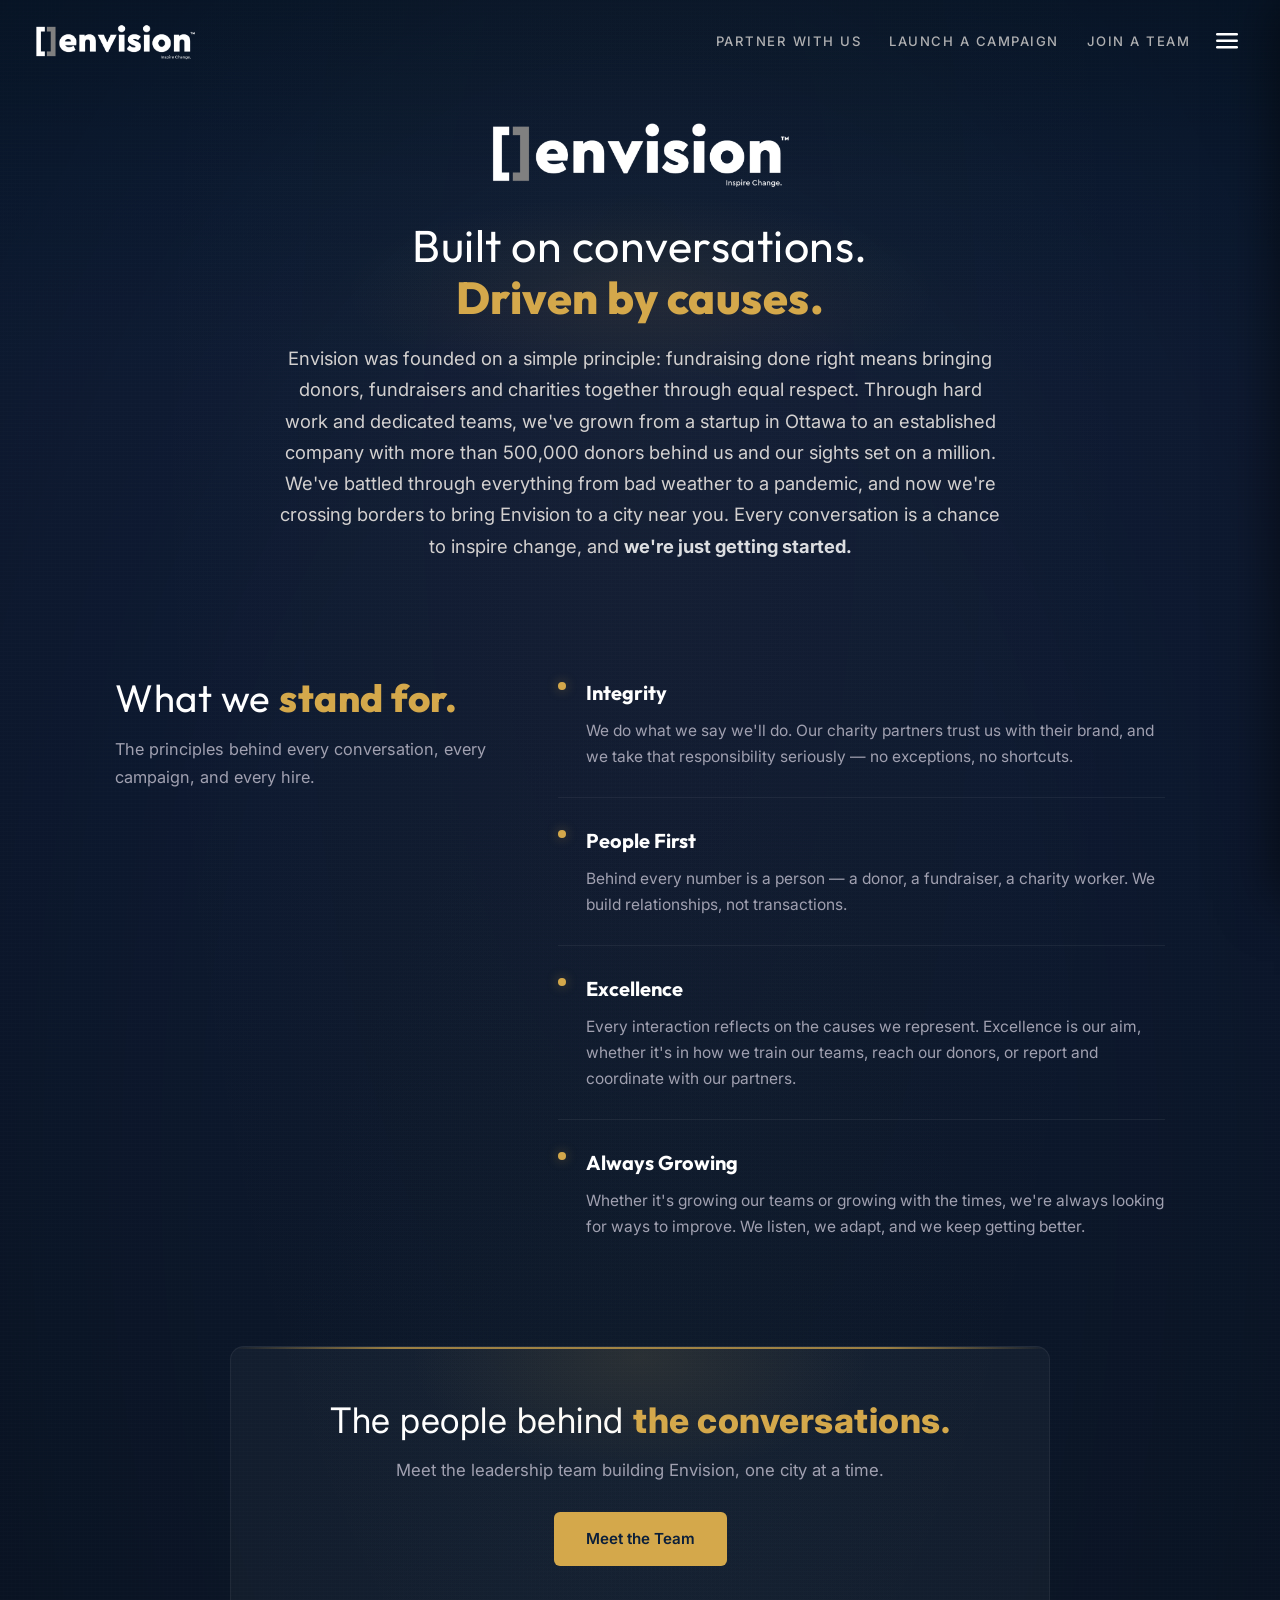
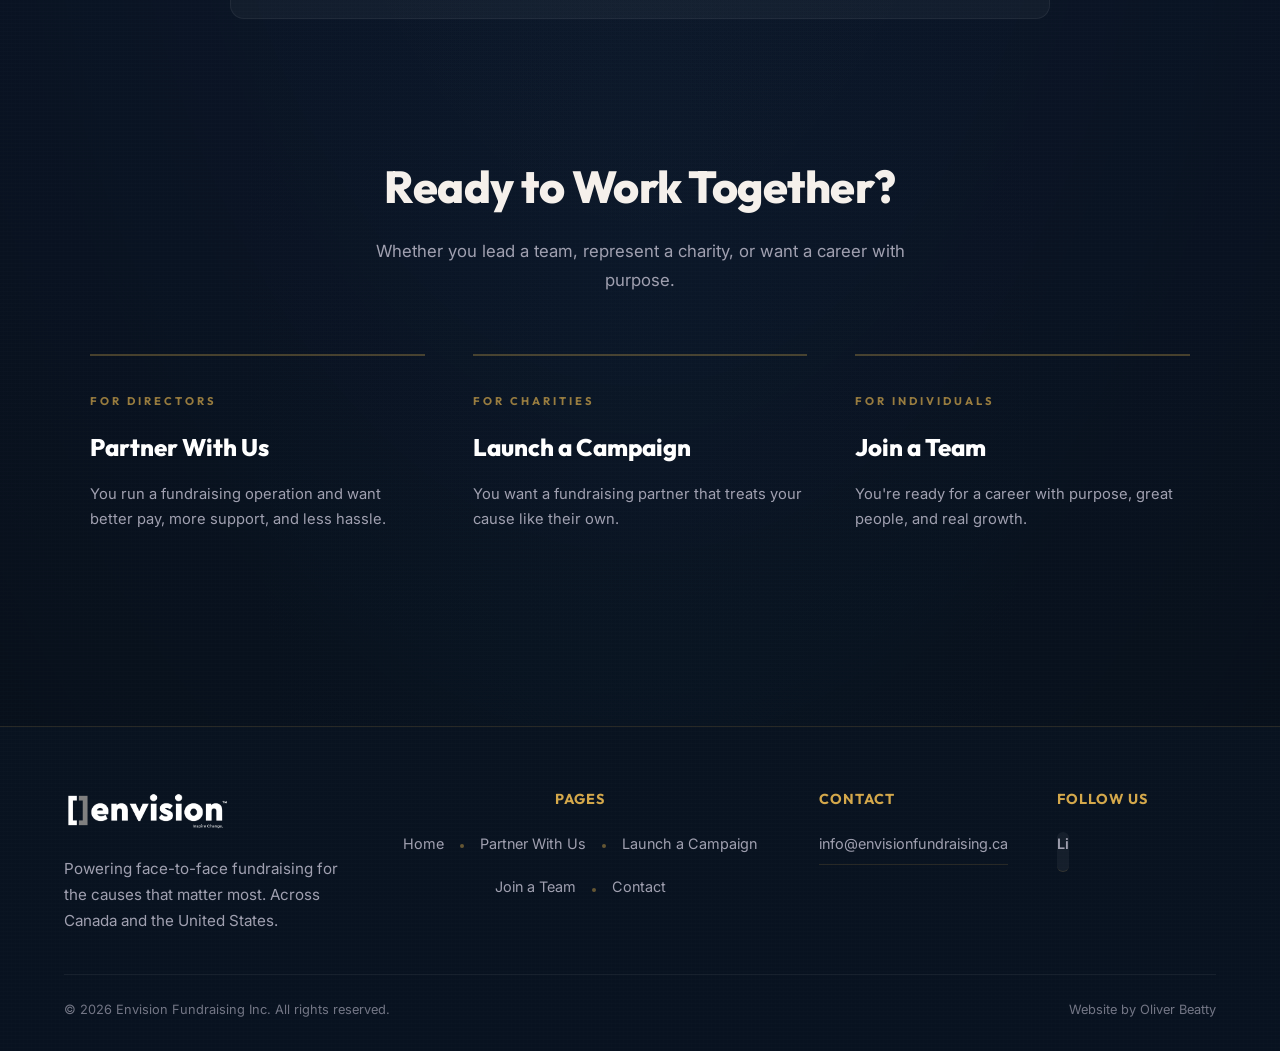
==== commit f81fe121: "Footer credit: Website by Oliver Beatty Co-Authored-By: Claude Opus 5.5 <noreply@anthropic.com> (che" ====
--- a/about.html
+++ b/about.html
@@ -5,7 +5,7 @@
   <meta name="viewport" content="width=device-width, initial-scale=1.0">
   <title>About Us — Envision Fundraising Inc.</title>
   <meta name="description" content="Learn about Envision Fundraising — our story, our mission, and why leading charities trust us to power their face-to-face fundraising campaigns across North America.">
-  <link rel="stylesheet" href="style.css?v=30">
+  <link rel="stylesheet" href="style.css?v=36">
 </head>
 <body class="about-page">
 
@@ -160,11 +160,11 @@
       </div>
       <div class="footer-bottom">
         <p>&copy; 2026 Envision Fundraising Inc. All rights reserved.</p>
-        <p>Website by [Your Name/Agency]</p>
+        <p>Website by Oliver Beatty</p>
       </div>
     </div>
   </footer>
 
-  <script src="script.js?v=30"></script>
+  <script src="script.js?v=36"></script>
 </body>
 </html>
--- a/style.css
+++ b/style.css
@@ -3577,26 +3577,33 @@
   object-fit: cover;
   object-position: center 22%; /* favour the top so portrait shots keep heads in frame */
   display: block;
-  transition: transform 0.5s ease, opacity 0.8s ease;
+  transition: transform 0.5s ease, opacity 0.45s ease;
 }
 
 .join-collage-item:hover img {
   transform: scale(1.05);
 }
 
-/* Collage cycling animation — opacity only, no scale to prevent jitter */
-.join-collage-item.cycling-out img {
+/* Zoomed-out photos (photoFocus { fit: true }): whole photo over a soft blurred copy of itself */
+.join-collage-item.is-fit::before {
+  content: '';
+  position: absolute;
+  inset: -24px;
+  background: var(--fit-bg) center / cover no-repeat;
+  filter: blur(18px) brightness(0.55);
+  z-index: 0;
+  transition: opacity 0.45s ease;
+}
+
+.join-collage-item.is-fit img {
+  position: relative;
+  z-index: 1;
+}
+
+/* Collage swap: photo and its blurred backdrop fade out and back in together (one transition, no competing animation) */
+.join-collage-item.swapping img,
+.join-collage-item.swapping::before {
   opacity: 0;
-  transition: opacity 0.4s ease-out;
-}
-
-.join-collage-item.cycling-in img {
-  animation: collage-fade-in 0.5s ease-out;
-}
-
-@keyframes collage-fade-in {
-  from { opacity: 0; }
-  to { opacity: 1; }
 }
 
 /* Team description */
